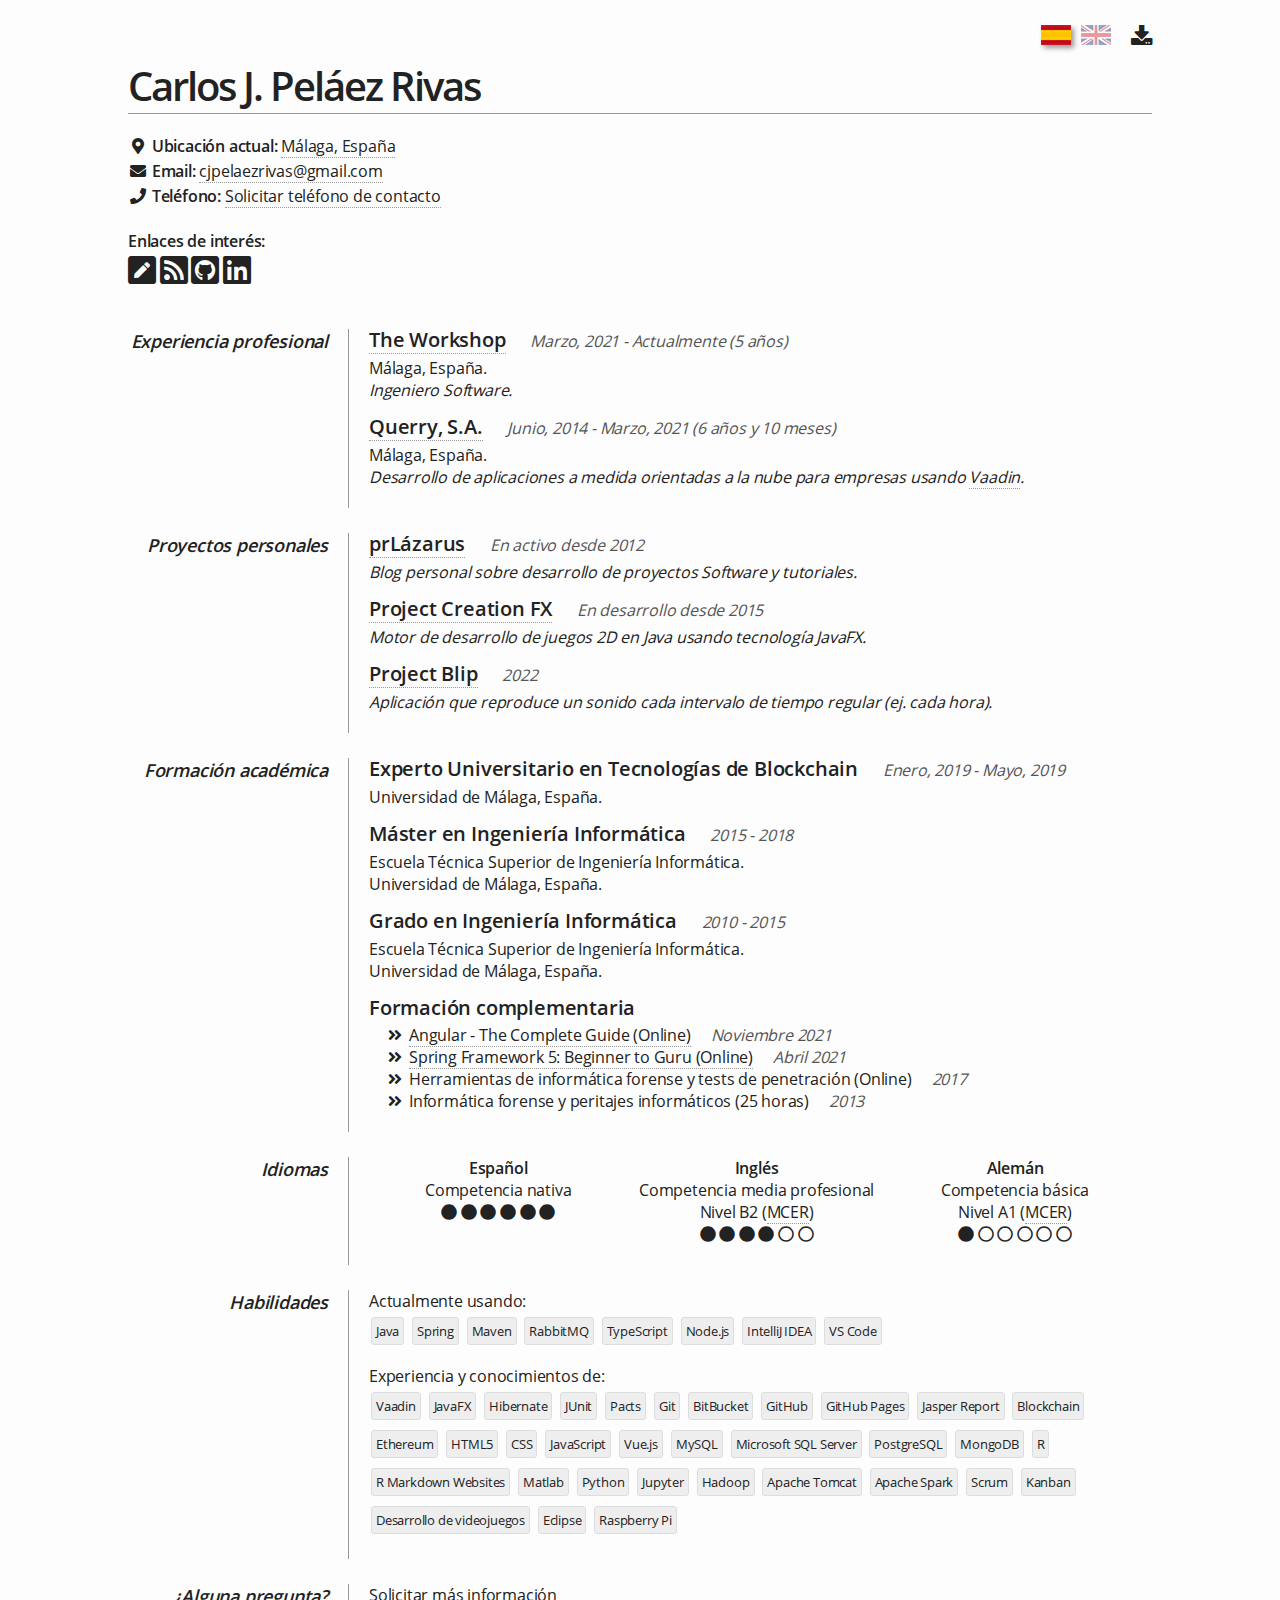
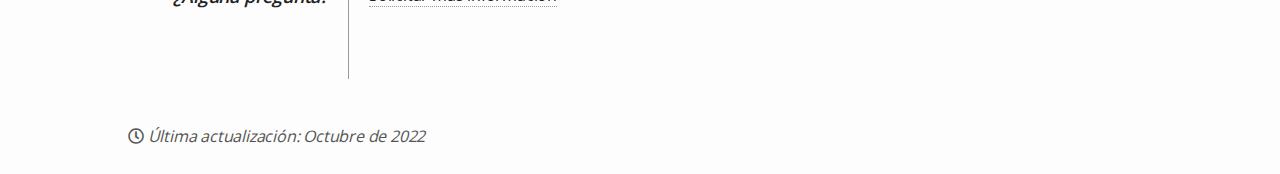
==== index.html @ 5d04ae9a "Move personal project sections up" ====
<!DOCTYPE html>
<html xmlns="http://www.w3.org/1999/xhtml" xml:lang="es" lang="es">
<head>
	<title>Carlos J. Peláez Rivas</title>

	<meta charset="UTF-8" />
	<meta http-equiv="content-type" content="text/html" />
	<meta name="viewport" content="width=device-width, initial-scale=1.0" />
	<meta name="author" content="Carlos J. Peláez Rivas" />
	<meta name="description" content="Curriculum vitae de Carlos J. Peláez Rivas" />
	<meta name="keywords" content="CV,curriculum,vitae,carlos,jesus,pelaez,rivas,cjpelaez,cjpelaezrivas,programacion,coding,code,programming,java,vaadin,ingeniero,ingenieria,engineer,engineering,universidad,university,malaga,uma,españa,spain" />

	<link rel="icon" type="image/x-icon" href="images/favicon.ico"/>
	<link rel="shortcut icon" type="image/x-icon" href="images/favicon.ico"/>

	<link rel="stylesheet" type="text/css" href="lib/fontawesome-5.8.1/css/all.min.css"/>
	<link rel="stylesheet" type="text/css" href="lib/hint-2.5.1/css/hint.base.min.css"/>

	<link rel="stylesheet" type="text/css" href="css/main.css" media="all" />
	<link rel="stylesheet" type="text/css" href="css/print.css" media="print" />

	<script type="text/javascript" src="js/functions.js"></script>

	<!-- Global site tag (gtag.js) - Google Analytics -->
	<script async src="https://www.googletagmanager.com/gtag/js?id=UA-74491738-3"></script>
	<script>
		window.dataLayer = window.dataLayer || [];
		function gtag(){dataLayer.push(arguments);}
		gtag('js', new Date());

		gtag('config', 'UA-74491738-3');
	</script>
</head>

<body>
	<div id="page-wrap">
		<div id="languages" class="section no_print">
			<div class="item hint--bottom-left" data-hint="Descargar como PDF" style="margin: -2px 0 0 15px;">
				<a class="link" href="javascript:window.print()" name="Descargar como PDF"><i class="fa fa-download fa-lg"></i></a>
			</div>
			<div class="item hint--bottom-left" data-hint="Change to English">
				<a href="./en/" target="_self"><div class="english language-available"></div></a>
			</div>
			<div class="item hint--bottom-left" data-hint="Español">
				<a href="." target="_self"><div class="spanish language-selected"></div></a>
			</div>
		</div>

		<h1 id="name" class="section">
			Carlos J. Peláez Rivas
		</h1>

		<div id="information" class="section">
			<b><i class="fa fa-map-marker-alt fa-fw"></i> Ubicación actual: </b>
			<a href="https://www.google.es/maps/place/Málaga, España/">Málaga, España</a> <br/>
			<b><i class="fa fa-envelope fa-fw"></i> Email: </b>
			<a href="mailto:cjpelaezrivas@gmail.com" target="_self">cjpelaezrivas@gmail.com</a> <br/>
			<span class="no_print">
				<b><i class="fa fa-phone fa-fw"></i> Teléfono: </b><a href="mailto:cjpelaezrivas@gmail.com?subject=Solicitar más información" target="_self">Solicitar teléfono de contacto</a>
			</span>
		</div>

		<div id="links" class="section no_print">
			<b>Enlaces de interés:</b> <br/>
			<span class="hint--bottom-right" data-hint="prLázarus - Blog personal">
				<a class="link" href="http://prlazarus.tk/" name="prLázarus - Blog personal"><i class="fa fa-pen-square fa-2x"></i></a>
			</span>
			<span class="hint--bottom-right" data-hint="prLázarus - RSS">
				<a class="link" href="http://prlazarus.tk/feed.xml" name="prLázarus RSS"><i class="fa fa-rss-square fa-2x"></i></a>
			</span>
			<span class="hint--bottom-right" data-hint="Perfil de GitHub">
				<a class="link" href="https://github.com/cjpelaezrivas" name="GitHub"><i class="fab fa-github-square fa-2x"></i></a>
			</span>
			<span class="hint--bottom-right" data-hint="Perfil de LinkedIn">
				<a class="link" href="https://www.linkedin.com/in/cjpelaezrivas" name="LinkedIn"><i class="fab fa-linkedin fa-2x"></i></a>
			</span>
			<!-- <span class="hint--bottom-right" data-hint="Perfil de Itch.io">
				<a class="link" href="https://cjpelaezrivas.itch.io/" name="Itch.io"><i class="fab fa-itch-io fa-2x"></i></a>
			</span> -->
		</div>

		<div id="details" class="section">
			<div class="item">
				<h2>Experiencia profesional</h2>
				<div class="detail">
					<h3><a href="https://theworkshop.com/es/">The Workshop</a> <span class="mobile_view"><br></span> <span class="note date_information">Marzo, 2021 - Actualmente
						<script>
							let time = calculateTime('03/2021', null, 'es', 'y');
							if(time.length != 0) {
								document.write('(' + time + ')');
							}
						</script>
					</span></h3>
					Málaga, España. <br/>
					<i>Ingeniero Software.</i>

					<div class="separator"></div>

					<h3><a href="https://www.querry.com/">Querry, S.A.</a> <span class="mobile_view"><br></span> <span class="note date_information">Junio, 2014 - Marzo, 2021 (<script>document.write(calculateTime('06/2014', '03/2021', 'es', 'ym'))</script>)</span></h3>
					Málaga, España. <br/>
					<i>Desarrollo de aplicaciones a medida orientadas a la nube para empresas usando <a href="https://vaadin.com/home">Vaadin</a>.</i>
				</div>
			</div>
			<div class="item">
				<h2>Proyectos personales</h2>
				<div class="detail">
					<h3><a class="link_print" href="http://prlazarus.tk/">prLázarus</a> <span class="mobile_view"><br></span> <span class="note date_information">En activo desde 2012</span></h3>
					<i>Blog personal sobre desarrollo de proyectos Software y tutoriales.</i>
					<div class="separator"></div>
					<h3><a class="link_print" href="http://projectcreationfx.tk">Project Creation FX</a> <span class="mobile_view"><br></span> <span class="note date_information">En desarrollo desde 2015</span></h3>
					<i>Motor de desarrollo de juegos 2D en Java usando tecnología JavaFX.</i>
					<div class="separator"></div>
					<h3><a class="link_print" href="http://projectblip.tk">Project Blip</a> <span class="mobile_view"><br></span> <span class="note date_information">2022</span></h3>
					<i>Aplicación que reproduce un sonido cada intervalo de tiempo regular (ej. cada hora).</i>
				</div>
			</div>
			<div class="item">
				<h2>Formación académica</h2>
				<div class="detail">
					<h3>Experto Universitario en Tecnologías de Blockchain <span class="mobile_view"><br></span> <span class="note date_information">Enero, 2019 - Mayo, 2019</span></h3>
					Universidad de Málaga, España.

					<div class="separator"></div>

					<h3>Máster en Ingeniería Informática <span class="mobile_view"><br></span> <span class="note date_information">2015 - 2018</span></h3>
					Escuela Técnica Superior de Ingeniería Informática. <br/>
					Universidad de Málaga, España.

					<div class="separator"></div>

					<h3>Grado en Ingeniería Informática <span class="mobile_view"><br></span> <span class="note date_information">2010 - 2015</span></h3>
					Escuela Técnica Superior de Ingeniería Informática. <br/>
					Universidad de Málaga, España.

					<div class="separator"></div>

					<h3>Formación complementaria</h3>
					<ul class="custom_list">
						<li><a href="https://www.udemy.com/course/the-complete-guide-to-angular-2/">Angular - The Complete Guide (Online)</a><span class="note date_information">Noviembre 2021</span></li>
						<li><a href="https://www.udemy.com/course/spring-framework-5-beginner-to-guru/">Spring Framework 5: Beginner to Guru (Online)</a><span class="note date_information">Abril 2021</span></li>
						<li>Herramientas de informática forense y tests de penetración (Online)<span class="note date_information">2017</span></li>
						<li>Informática forense y peritajes informáticos (25 horas)<span class="note date_information">2013</span></li>
					</ul>
				</div>
			</div>
			<div class="item">
				<h2>Idiomas</h2>
				<div class="detail">
					<div id="language_a" class="part">
						<b>Español</b> <br/>
						Competencia nativa <br/>
						<i class="fa fa-circle"></i>
						<i class="fa fa-circle"></i>
						<i class="fa fa-circle"></i>
						<i class="fa fa-circle"></i>
						<i class="fa fa-circle"></i>
						<i class="fa fa-circle"></i>
					</div>
					<div id="language_b" class="part">
						<b>Inglés</b> <br/>
						Competencia media profesional <br/>
						Nivel B2 (<a href="https://es.wikipedia.org/wiki/Marco_Com%C3%BAn_Europeo_de_Referencia_para_las_lenguas">MCER</a>) <br/>
						<i class="fa fa-circle"></i>
						<i class="fa fa-circle"></i>
						<i class="fa fa-circle"></i>
						<i class="fa fa-circle"></i>
						<i class="far fa-circle"></i>
						<i class="far fa-circle"></i>
					</div>
					<div id="language_c" class="part">
						<b>Alemán</b> <br/>
						Competencia básica <br/>
						Nivel A1 (<a href="https://es.wikipedia.org/wiki/Marco_Com%C3%BAn_Europeo_de_Referencia_para_las_lenguas">MCER</a>) <br/>
						<i class="fa fa-circle"></i>
						<i class="far fa-circle"></i>
						<i class="far fa-circle"></i>
						<i class="far fa-circle"></i>
						<i class="far fa-circle"></i>
						<i class="far fa-circle"></i>
					</div>
				</div>
			</div>
			<div class="item">
				<h2>Habilidades</h2>
				<div class="detail">
					Actualmente usando: <br/>
					<a class="tag" href="https://es.wikipedia.org/wiki/Java_(lenguaje_de_programaci%C3%B3n)">Java</a>
					<a class="tag" href="https://es.wikipedia.org/wiki/Spring_Framework">Spring</a>
					<a class="tag" href="https://es.wikipedia.org/wiki/Maven">Maven</a>
					<a class="tag" href="https://es.wikipedia.org/wiki/RabbitMQ">RabbitMQ</a>
					<a class="tag" href="https://es.wikipedia.org/wiki/TypeScript">TypeScript</a>
					<a class="tag" href="https://es.wikipedia.org/wiki/Node.js">Node.js</a>
					<a class="tag" href="https://es.wikipedia.org/wiki/IntelliJ_IDEA">IntelliJ IDEA</a>
					<a class="tag" href="https://code.visualstudio.com/">VS Code</a>
					
					<div class="separator"></div>
					
					Experiencia y conocimientos de: <br/>
					<a class="tag" href="https://en.wikipedia.org/wiki/Vaadin">Vaadin</a>
					<a class="tag" href="https://es.wikipedia.org/wiki/JavaFX">JavaFX</a>
					<a class="tag" href="https://es.wikipedia.org/wiki/Hibernate">Hibernate</a>
					<a class="tag" href="https://es.wikipedia.org/wiki/JUnit">JUnit</a>
					<a class="tag" href="https://docs.pact.io/">Pacts</a>
					<a class="tag" href="https://es.wikipedia.org/wiki/Git">Git</a>
					<a class="tag" href="https://es.wikipedia.org/wiki/Bitbucket">BitBucket</a>
					<a class="tag" href="https://es.wikipedia.org/wiki/GitHub">GitHub</a>
					<a class="tag" href="https://pages.github.com/">GitHub Pages</a>
					<a class="tag" href="https://es.wikipedia.org/wiki/JasperReports">Jasper Report</a>
					<a class="tag" href="https://es.wikipedia.org/wiki/Cadena_de_bloques">Blockchain</a>
					<a class="tag" href="https://es.wikipedia.org/wiki/Ethereum">Ethereum</a>
					<a class="tag" href="https://es.wikipedia.org/wiki/HTML5">HTML5</a>
					<a class="tag" href="https://es.wikipedia.org/wiki/Hoja_de_estilos_en_cascada">CSS</a>
					<a class="tag" href="https://es.wikipedia.org/wiki/JavaScript">JavaScript</a>
					<a class="tag" href="https://en.wikipedia.org/wiki/Vue.js">Vue.js</a>
					<a class="tag" href="https://es.wikipedia.org/wiki/MySQL">MySQL</a>
					<a class="tag" href="https://es.wikipedia.org/wiki/Microsoft_SQL_Server">Microsoft SQL Server</a>
					<a class="tag" href="https://es.wikipedia.org/wiki/PostgreSQL">PostgreSQL</a>
					<a class="tag" href="https://es.wikipedia.org/wiki/MongoDB">MongoDB</a>
					<a class="tag" href="https://es.wikipedia.org/wiki/R_(lenguaje_de_programaci%C3%B3n)">R</a>
					<a class="tag" href="https://rmarkdown.rstudio.com/rmarkdown_websites.html">R Markdown Websites</a>
					<a class="tag" href="https://es.wikipedia.org/wiki/MATLAB">Matlab</a>
					<a class="tag" href="https://en.wikipedia.org/wiki/Python_(programming_language)">Python</a>
					<a class="tag" href="https://en.wikipedia.org/wiki/Project_Jupyter">Jupyter</a>
					<a class="tag" href="https://es.wikipedia.org/wiki/Hadoop">Hadoop</a>
					<a class="tag" href="https://es.wikipedia.org/wiki/Tomcat">Apache Tomcat</a>
					<a class="tag" href="https://en.wikipedia.org/wiki/Apache_Spark">Apache Spark</a>
					<a class="tag" href="https://es.wikipedia.org/wiki/Scrum_(desarrollo_de_software)">Scrum</a>
					<a class="tag" href="https://es.wikipedia.org/wiki/Kanban_(desarrollo)">Kanban</a>
					<a class="tag" href="https://en.wikipedia.org/wiki/Video_game_development">Desarrollo de videojuegos</a>
					<a class="tag" href="https://es.wikipedia.org/wiki/Eclipse_(software)">Eclipse</a>
					<a class="tag" href="https://es.wikipedia.org/wiki/Raspberry_Pi">Raspberry Pi</a>
				</div>
			</div>
			<div class="item no_print">
				<h2>¿Alguna pregunta?</h2>
				<div class="detail">
					<a href="mailto:cjpelaezrivas@gmail.com?subject=Solicitar más información" target="_self">Solicitar más información</a>
				</div>
			</div>
		</div>

		<div id="meta" class="section note">
			<i class="far fa-clock"></i> Última actualización: Octubre de 2022
			<span class="only_print">
				<br> <i class="fa fa-print"></i> Fecha de generación: <script>document.write(currentMonthYear('es'))</script>
				<span style="float:right;"><a href="https://cjpelaezrivas.github.io">https://cjpelaezrivas.github.io</a></span>
			</span>
		</div>
	</div>
</body>
</html>
---- lib/hint-2.5.1/css/hint.base.min.css ----
/*! Hint.css (base version) - v2.5.1 - 2018-11-17
* http://kushagragour.in/lab/hint/
* Copyright (c) 2018 Kushagra Gour */

[class*=hint--]{position:relative;display:inline-block}[class*=hint--]:after,[class*=hint--]:before{position:absolute;-webkit-transform:translate3d(0,0,0);-moz-transform:translate3d(0,0,0);transform:translate3d(0,0,0);visibility:hidden;opacity:0;z-index:1000000;pointer-events:none;-webkit-transition:.3s ease;-moz-transition:.3s ease;transition:.3s ease;-webkit-transition-delay:0s;-moz-transition-delay:0s;transition-delay:0s}[class*=hint--]:hover:after,[class*=hint--]:hover:before{visibility:visible;opacity:1;-webkit-transition-delay:.1s;-moz-transition-delay:.1s;transition-delay:.1s}[class*=hint--]:before{content:'';position:absolute;background:0 0;border:6px solid transparent;z-index:1000001}[class*=hint--]:after{background:#383838;color:#fff;padding:8px 10px;font-size:12px;font-family:"Helvetica Neue",Helvetica,Arial,sans-serif;line-height:12px;white-space:nowrap}[class*=hint--][aria-label]:after{content:attr(aria-label)}[class*=hint--][data-hint]:after{content:attr(data-hint)}[aria-label='']:after,[aria-label='']:before,[data-hint='']:after,[data-hint='']:before{display:none!important}.hint--top-left:before,.hint--top-right:before,.hint--top:before{border-top-color:#383838}.hint--bottom-left:before,.hint--bottom-right:before,.hint--bottom:before{border-bottom-color:#383838}.hint--top:after,.hint--top:before{bottom:100%;left:50%}.hint--top:before{margin-bottom:-11px;left:calc(50% - 6px)}.hint--top:after{-webkit-transform:translateX(-50%);-moz-transform:translateX(-50%);transform:translateX(-50%)}.hint--top:hover:before{-webkit-transform:translateY(-8px);-moz-transform:translateY(-8px);transform:translateY(-8px)}.hint--top:hover:after{-webkit-transform:translateX(-50%) translateY(-8px);-moz-transform:translateX(-50%) translateY(-8px);transform:translateX(-50%) translateY(-8px)}.hint--bottom:after,.hint--bottom:before{top:100%;left:50%}.hint--bottom:before{margin-top:-11px;left:calc(50% - 6px)}.hint--bottom:after{-webkit-transform:translateX(-50%);-moz-transform:translateX(-50%);transform:translateX(-50%)}.hint--bottom:hover:before{-webkit-transform:translateY(8px);-moz-transform:translateY(8px);transform:translateY(8px)}.hint--bottom:hover:after{-webkit-transform:translateX(-50%) translateY(8px);-moz-transform:translateX(-50%) translateY(8px);transform:translateX(-50%) translateY(8px)}.hint--right:before{border-right-color:#383838;margin-left:-11px;margin-bottom:-6px}.hint--right:after{margin-bottom:-14px}.hint--right:after,.hint--right:before{left:100%;bottom:50%}.hint--right:hover:after,.hint--right:hover:before{-webkit-transform:translateX(8px);-moz-transform:translateX(8px);transform:translateX(8px)}.hint--left:before{border-left-color:#383838;margin-right:-11px;margin-bottom:-6px}.hint--left:after{margin-bottom:-14px}.hint--left:after,.hint--left:before{right:100%;bottom:50%}.hint--left:hover:after,.hint--left:hover:before{-webkit-transform:translateX(-8px);-moz-transform:translateX(-8px);transform:translateX(-8px)}.hint--top-left:after,.hint--top-left:before{bottom:100%;left:50%}.hint--top-left:before{margin-bottom:-11px;left:calc(50% - 6px)}.hint--top-left:after{-webkit-transform:translateX(-100%);-moz-transform:translateX(-100%);transform:translateX(-100%);margin-left:12px}.hint--top-left:hover:before{-webkit-transform:translateY(-8px);-moz-transform:translateY(-8px);transform:translateY(-8px)}.hint--top-left:hover:after{-webkit-transform:translateX(-100%) translateY(-8px);-moz-transform:translateX(-100%) translateY(-8px);transform:translateX(-100%) translateY(-8px)}.hint--top-right:after,.hint--top-right:before{bottom:100%;left:50%}.hint--top-right:before{margin-bottom:-11px;left:calc(50% - 6px)}.hint--top-right:after{-webkit-transform:translateX(0);-moz-transform:translateX(0);transform:translateX(0);margin-left:-12px}.hint--top-right:hover:after,.hint--top-right:hover:before{-webkit-transform:translateY(-8px);-moz-transform:translateY(-8px);transform:translateY(-8px)}.hint--bottom-left:after,.hint--bottom-left:before{top:100%;left:50%}.hint--bottom-left:before{margin-top:-11px;left:calc(50% - 6px)}.hint--bottom-left:after{-webkit-transform:translateX(-100%);-moz-transform:translateX(-100%);transform:translateX(-100%);margin-left:12px}.hint--bottom-left:hover:before{-webkit-transform:translateY(8px);-moz-transform:translateY(8px);transform:translateY(8px)}.hint--bottom-left:hover:after{-webkit-transform:translateX(-100%) translateY(8px);-moz-transform:translateX(-100%) translateY(8px);transform:translateX(-100%) translateY(8px)}.hint--bottom-right:after,.hint--bottom-right:before{top:100%;left:50%}.hint--bottom-right:before{margin-top:-11px;left:calc(50% - 6px)}.hint--bottom-right:after{-webkit-transform:translateX(0);-moz-transform:translateX(0);transform:translateX(0);margin-left:-12px}.hint--bottom-right:hover:after,.hint--bottom-right:hover:before{-webkit-transform:translateY(8px);-moz-transform:translateY(8px);transform:translateY(8px)}.hint--large:after,.hint--medium:after,.hint--small:after{white-space:normal;line-height:1.4em;word-wrap:break-word}.hint--small:after{width:80px}.hint--medium:after{width:150px}.hint--large:after{width:300px}.hint--always:after,.hint--always:before{opacity:1;visibility:visible}.hint--always.hint--top:before{-webkit-transform:translateY(-8px);-moz-transform:translateY(-8px);transform:translateY(-8px)}.hint--always.hint--top:after{-webkit-transform:translateX(-50%) translateY(-8px);-moz-transform:translateX(-50%) translateY(-8px);transform:translateX(-50%) translateY(-8px)}.hint--always.hint--top-left:before{-webkit-transform:translateY(-8px);-moz-transform:translateY(-8px);transform:translateY(-8px)}.hint--always.hint--top-left:after{-webkit-transform:translateX(-100%) translateY(-8px);-moz-transform:translateX(-100%) translateY(-8px);transform:translateX(-100%) translateY(-8px)}.hint--always.hint--top-right:after,.hint--always.hint--top-right:before{-webkit-transform:translateY(-8px);-moz-transform:translateY(-8px);transform:translateY(-8px)}.hint--always.hint--bottom:before{-webkit-transform:translateY(8px);-moz-transform:translateY(8px);transform:translateY(8px)}.hint--always.hint--bottom:after{-webkit-transform:translateX(-50%) translateY(8px);-moz-transform:translateX(-50%) translateY(8px);transform:translateX(-50%) translateY(8px)}.hint--always.hint--bottom-left:before{-webkit-transform:translateY(8px);-moz-transform:translateY(8px);transform:translateY(8px)}.hint--always.hint--bottom-left:after{-webkit-transform:translateX(-100%) translateY(8px);-moz-transform:translateX(-100%) translateY(8px);transform:translateX(-100%) translateY(8px)}.hint--always.hint--bottom-right:after,.hint--always.hint--bottom-right:before{-webkit-transform:translateY(8px);-moz-transform:translateY(8px);transform:translateY(8px)}.hint--always.hint--left:after,.hint--always.hint--left:before{-webkit-transform:translateX(-8px);-moz-transform:translateX(-8px);transform:translateX(-8px)}.hint--always.hint--right:after,.hint--always.hint--right:before{-webkit-transform:translateX(8px);-moz-transform:translateX(8px);transform:translateX(8px)}
---- css/main.css ----
:root {
	--text-font-size-main: 16px;
	--text-color-main: #222222;

	--background-color: #fdfdfd;
	--border-color: #999999;
	--anchor-hover-color: #aaaaaa;
	--note-text-color: #555555;

	--tag-background-color: #eeeeee;
	--tag-border-color: #dddddd;
	--tag-hover-background-color: #fefefe;
	--tag-hover-border-color: #aaaaaa;
}

@font-face {
  font-family: 'Open Sans';
  font-style: normal;
  font-weight: 400;
  src: url('../fonts/open-sans-v15-latin-regular.eot'); /* IE9 Compat Modes */
  src: local('Open Sans Regular'), local('OpenSans-Regular'),
       url('../fonts/open-sans-v15-latin-regular.eot?#iefix') format('embedded-opentype'), /* IE6-IE8 */
       url('../fonts/open-sans-v15-latin-regular.woff2') format('woff2'), /* Super Modern Browsers */
       url('../fonts/open-sans-v15-latin-regular.woff') format('woff'), /* Modern Browsers */
       url('../fonts/open-sans-v15-latin-regular.ttf') format('truetype'); /* Safari, Android, iOS */
}

@font-face {
  font-family: 'Open Sans';
  font-style: normal;
  font-weight: 600;
  src: url('../fonts/open-sans-v15-latin-600.eot'); /* IE9 Compat Modes */
  src: local('Open Sans SemiBold'), local('OpenSans-SemiBold'),
       url('../fonts/open-sans-v15-latin-600.eot?#iefix') format('embedded-opentype'), /* IE6-IE8 */
       url('../fonts/open-sans-v15-latin-600.woff2') format('woff2'), /* Super Modern Browsers */
       url('../fonts/open-sans-v15-latin-600.woff') format('woff'), /* Modern Browsers */
       url('../fonts/open-sans-v15-latin-600.ttf') format('truetype'); /* Safari, Android, iOS */
}

* {
	margin: 0;
	padding: 0;
}

body {
	font-family: 'Open Sans', Helvetica;
	font-size: var(--text-font-size-main);
	letter-spacing: -0.2px;
	color: var(--text-color-main);

	background-color: var(--background-color);
}

a, a:visited {
	color: var(--text-color-main);
	text-decoration: none;
	border-bottom: 1px dotted var(--border-color);
}

a:hover, a:active {
	color: var(--anchor-hover-color);
	border-bottom: 1px dotted var(--border-color);
}

ul.custom_list {
	list-style: none;
	padding: 0;
}

ul.custom_list li {
	padding-left: 40px;
}

ul.custom_list li:before {
	font-family: "Font Awesome 5 Free";
	font-weight: 900;
	display: inline-block;
	margin-left: -1.3em;
	width: 1.3em;

	content: "\f101";
}

#page-wrap  {
	max-width: 1024px;

	overflow: hidden;

	padding: 0 25px;
	margin: 25px auto;

	line-height: 25px;
}

.note {
	font-style: italic;
	font-size: 16px;
	font-weight: normal;
	color: var(--note-text-color);
}

.date_information {
	margin-left: 20px;
}

.separator {
	width: 100%;
	height: 15px;
}

.link {
	text-decoration: none;
	border-bottom: none;
}

.link:hover {
	color: var(--anchor-hover-color);
	text-decoration: none;
	border-bottom: none;
}

.tag {
	display: inline-block;
	font-size: 13px;
	padding: 2px 4px;
	margin: 5px 2px;
	background-color: var(--tag-background-color);
	border: 1px solid var(--tag-border-color) !important;
	border-radius: 3px;
}

.tag:hover {
	color: var(--text-color-main);
	background-color: var(--tag-hover-background-color);
	border: 1px solid var(--tag-hover-border-color) !important;
}

.mobile_view {
	display: none;
}

.only_print {
	display: none;
	visibility: hidden;
}

.section {
	float: left;
	width: 100%;
}

#languages .item {
	float: right;
	display: inline;
	margin: 0 5px;
}

.spanish {
	width: 30px;
	height: 20px;
	background-image: url(../images/spanish.png);
	-webkit-background-size: 100% 100%;
	-moz-background-size: 100% 100%;
	-o-background-size: 100% 100%;
	background-size: 100% 100%;
}

.english {
	width: 30px;
	height: 20px;
	background-image: url(../images/english.png);
	-webkit-background-size: 100% 100%;
	-moz-background-size: 100% 100%;
	-o-background-size: 100% 100%;
	background-size: 100% 100%;
}

.language-available {
	opacity: 0.4;
}

.language-available:hover {
	opacity: 1;
}

.language-selected {
	box-shadow: 3px 3px 5px var(--border-color);
}

#name {
	margin: 10px 0 20px 0;

	font-size: 40px;
	font-weight: bolder;
	letter-spacing: -2px;
	border-bottom: 1px solid var(--border-color);

	line-height: normal;
}

#information {
	margin-bottom: 20px;
}

#links {
	margin-bottom: 20px;
}

#details {
	margin-top: 20px;
}

#details .item {
	display: inline-flex;
	width: 100%;

	overflow: hidden;

	margin-bottom: 25px;
}

#details .item h2 {
	padding-right: 20px;

	min-width: 200px;

	font-size: 18px;
	font-style: italic;
	font-weight: bold;
	text-align: right;
	vertical-align: top;
}

#details .item .detail {
	width: 100%;
	min-height: 75px;

	padding-left: 20px;
	padding-bottom: 20px;

	border-left: 1px solid var(--border-color);

	line-height: 22px;
}

#details .item .detail h3 {
	margin-bottom: 5px;
	font-size: 20px;
}

#details .item .detail .part {
	display: inline-block;
	float: left;
	width: 33%;

	text-align: center;
}

@media screen and (max-width: 800px) {
	#details .item {
		display: block;
		margin-bottom: 15px;
	}

	#details .item h2 {
		display: block;
		width: 100%;

		text-align: left;

		padding-bottom: 5px;
		padding-right: 0;
	}

	#details .item .detail {
		display: block;
		padding: 15px 0 15px 0;

		border-top: solid 1px var(--border-color);
		border-left: none;

		height: auto;

		overflow: hidden;
	}
}

@media screen and (max-width: 550px) {
	#details .item .detail .part {
		display: block;
		width: 100%;
	}

	#details .item .detail #language_a, #details .item .detail #language_b  {
		padding-bottom: 15px;
	}

	.mobile_view {
		display: inline;
	}

	.date_information {
		margin-top: 5px;
		margin-left: 0;
	}
}

#meta {
	margin-top: 20px;
}
---- css/print.css ----
html {
	background-image: none;
}

a, a:visited {
	color: #222222;
	text-decoration: none;
	border-bottom: none;
}

#page-wrap  {
	padding: 0;
	margin: 0;
	width: 1500px; /*Used to print all in the same page*/
}

#meta {
	margin-top: -120px;
}

.only_print {
	display: inline;
	visibility: visible;
}

.no_print, hint--bottom-left:after, hint--bottom-right:after {
	display: none;
	visibility: hidden;
}

.link_print:after {
	content: " (" attr(href) ")";

	font-style: italic;
	font-size: 16px;
	color: #555555;
	font-weight: normal;
}
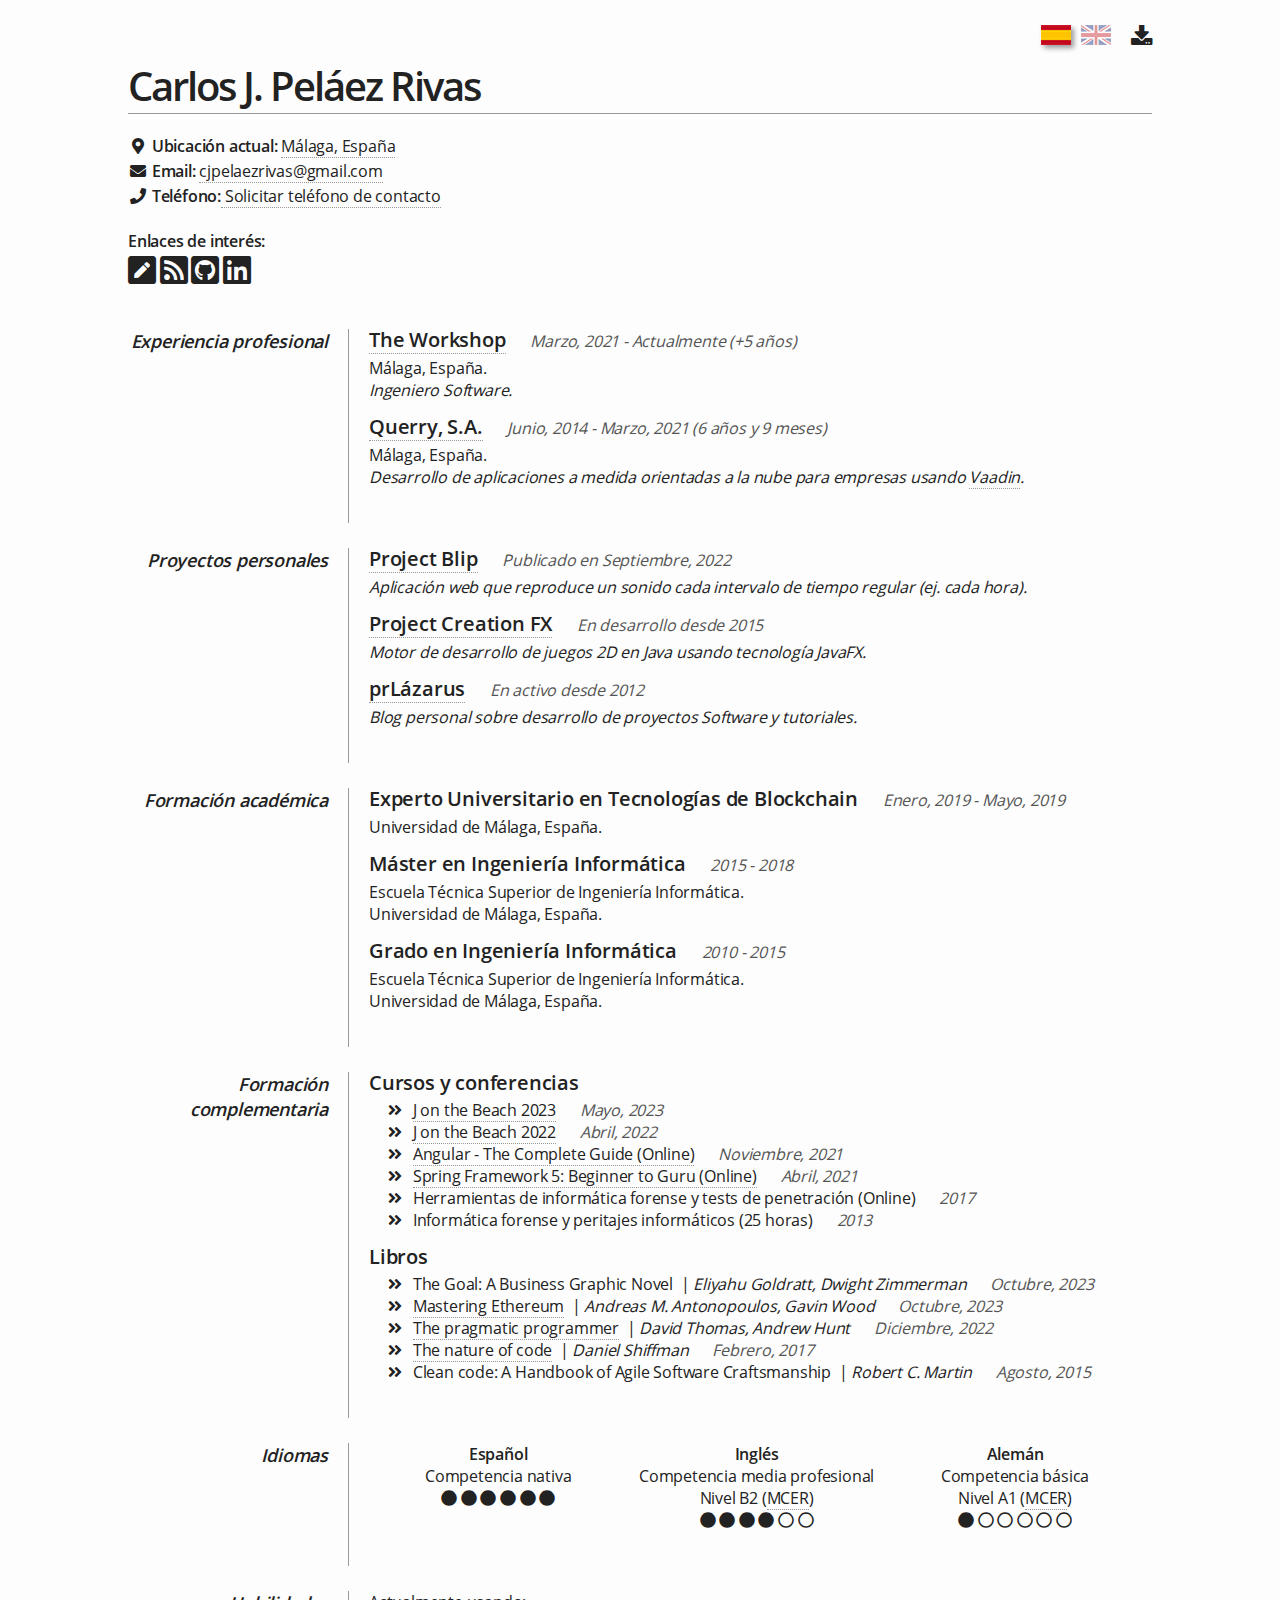
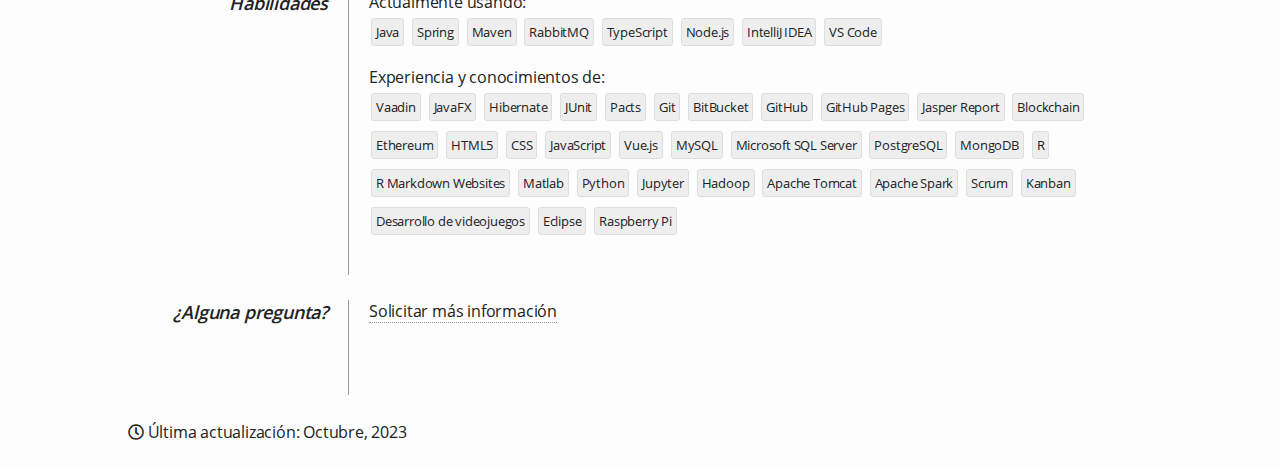
==== commit 84949419: "Complete regeneration with new Lighthouse project. Include new section and updates" ====
--- a/index.html
+++ b/index.html
@@ -1,251 +1,309 @@
 <!DOCTYPE html>
 <html xmlns="http://www.w3.org/1999/xhtml" xml:lang="es" lang="es">
-<head>
-	<title>Carlos J. Peláez Rivas</title>
+  <head>
+    <title>Carlos J. Peláez Rivas</title>
+    <meta charset="UTF-8" />
+    <meta http-equiv="content-type" content="text/html" />
+    <meta name="viewport" content="width=device-width, initial-scale=1.0" />
+    <meta name="author" content="Carlos J. Peláez Rivas" />
+    <meta name="description" content="Curriculum vitae de Carlos J. Peláez Rivas" />
+    <meta name="keywords" content="CV,curriculum,vitae,carlos,jesus,pelaez,rivas,cjpelaez,cjpelaezrivas,programacion,coding,code,programming,java,vaadin,ingeniero,ingenieria,engineer,engineering,universidad,university,malaga,uma,españa,spain" />
+    <link rel="icon" type="image/x-icon" href="./images/favicon.ico" />
+    <link rel="shortcut icon" type="image/x-icon" href="./images/favicon.ico" />
+    <link rel="stylesheet" type="text/css" href="./lib/fontawesome-5.8.1/css/all.min.css" />
+    <link rel="stylesheet" type="text/css" href="./lib/hint-2.5.1/css/hint.base.min.css" />
+    <link rel="stylesheet" type="text/css" href="./css/main.css" media="all" />
+    <link rel="stylesheet" type="text/css" href="./css/print.css" media="print" />
+    <script type="text/javascript" src="./js/functions.js"></script>
 
-	<meta charset="UTF-8" />
-	<meta http-equiv="content-type" content="text/html" />
-	<meta name="viewport" content="width=device-width, initial-scale=1.0" />
-	<meta name="author" content="Carlos J. Peláez Rivas" />
-	<meta name="description" content="Curriculum vitae de Carlos J. Peláez Rivas" />
-	<meta name="keywords" content="CV,curriculum,vitae,carlos,jesus,pelaez,rivas,cjpelaez,cjpelaezrivas,programacion,coding,code,programming,java,vaadin,ingeniero,ingenieria,engineer,engineering,universidad,university,malaga,uma,españa,spain" />
-
-	<link rel="icon" type="image/x-icon" href="images/favicon.ico"/>
-	<link rel="shortcut icon" type="image/x-icon" href="images/favicon.ico"/>
-
-	<link rel="stylesheet" type="text/css" href="lib/fontawesome-5.8.1/css/all.min.css"/>
-	<link rel="stylesheet" type="text/css" href="lib/hint-2.5.1/css/hint.base.min.css"/>
-
-	<link rel="stylesheet" type="text/css" href="css/main.css" media="all" />
-	<link rel="stylesheet" type="text/css" href="css/print.css" media="print" />
-
-	<script type="text/javascript" src="js/functions.js"></script>
-
-	<!-- Global site tag (gtag.js) - Google Analytics -->
-	<script async src="https://www.googletagmanager.com/gtag/js?id=UA-74491738-3"></script>
-	<script>
-		window.dataLayer = window.dataLayer || [];
-		function gtag(){dataLayer.push(arguments);}
-		gtag('js', new Date());
-
-		gtag('config', 'UA-74491738-3');
-	</script>
-</head>
-
-<body>
-	<div id="page-wrap">
-		<div id="languages" class="section no_print">
-			<div class="item hint--bottom-left" data-hint="Descargar como PDF" style="margin: -2px 0 0 15px;">
-				<a class="link" href="javascript:window.print()" name="Descargar como PDF"><i class="fa fa-download fa-lg"></i></a>
-			</div>
-			<div class="item hint--bottom-left" data-hint="Change to English">
-				<a href="./en/" target="_self"><div class="english language-available"></div></a>
-			</div>
-			<div class="item hint--bottom-left" data-hint="Español">
-				<a href="." target="_self"><div class="spanish language-selected"></div></a>
-			</div>
-		</div>
-
-		<h1 id="name" class="section">
-			Carlos J. Peláez Rivas
-		</h1>
-
-		<div id="information" class="section">
-			<b><i class="fa fa-map-marker-alt fa-fw"></i> Ubicación actual: </b>
-			<a href="https://www.google.es/maps/place/Málaga, España/">Málaga, España</a> <br/>
-			<b><i class="fa fa-envelope fa-fw"></i> Email: </b>
-			<a href="mailto:cjpelaezrivas@gmail.com" target="_self">cjpelaezrivas@gmail.com</a> <br/>
-			<span class="no_print">
-				<b><i class="fa fa-phone fa-fw"></i> Teléfono: </b><a href="mailto:cjpelaezrivas@gmail.com?subject=Solicitar más información" target="_self">Solicitar teléfono de contacto</a>
-			</span>
-		</div>
-
-		<div id="links" class="section no_print">
-			<b>Enlaces de interés:</b> <br/>
-			<span class="hint--bottom-right" data-hint="prLázarus - Blog personal">
-				<a class="link" href="http://prlazarus.tk/" name="prLázarus - Blog personal"><i class="fa fa-pen-square fa-2x"></i></a>
-			</span>
-			<span class="hint--bottom-right" data-hint="prLázarus - RSS">
-				<a class="link" href="http://prlazarus.tk/feed.xml" name="prLázarus RSS"><i class="fa fa-rss-square fa-2x"></i></a>
-			</span>
-			<span class="hint--bottom-right" data-hint="Perfil de GitHub">
-				<a class="link" href="https://github.com/cjpelaezrivas" name="GitHub"><i class="fab fa-github-square fa-2x"></i></a>
-			</span>
-			<span class="hint--bottom-right" data-hint="Perfil de LinkedIn">
-				<a class="link" href="https://www.linkedin.com/in/cjpelaezrivas" name="LinkedIn"><i class="fab fa-linkedin fa-2x"></i></a>
-			</span>
-			<!-- <span class="hint--bottom-right" data-hint="Perfil de Itch.io">
-				<a class="link" href="https://cjpelaezrivas.itch.io/" name="Itch.io"><i class="fab fa-itch-io fa-2x"></i></a>
-			</span> -->
-		</div>
-
-		<div id="details" class="section">
-			<div class="item">
-				<h2>Experiencia profesional</h2>
-				<div class="detail">
-					<h3><a href="https://theworkshop.com/es/">The Workshop</a> <span class="mobile_view"><br></span> <span class="note date_information">Marzo, 2021 - Actualmente
-						<script>
-							let time = calculateTime('03/2021', null, 'es', 'y');
-							if(time.length != 0) {
-								document.write('(' + time + ')');
-							}
-						</script>
-					</span></h3>
-					Málaga, España. <br/>
-					<i>Ingeniero Software.</i>
-
-					<div class="separator"></div>
-
-					<h3><a href="https://www.querry.com/">Querry, S.A.</a> <span class="mobile_view"><br></span> <span class="note date_information">Junio, 2014 - Marzo, 2021 (<script>document.write(calculateTime('06/2014', '03/2021', 'es', 'ym'))</script>)</span></h3>
-					Málaga, España. <br/>
-					<i>Desarrollo de aplicaciones a medida orientadas a la nube para empresas usando <a href="https://vaadin.com/home">Vaadin</a>.</i>
-				</div>
-			</div>
-			<div class="item">
-				<h2>Proyectos personales</h2>
-				<div class="detail">
-					<h3><a class="link_print" href="http://prlazarus.tk/">prLázarus</a> <span class="mobile_view"><br></span> <span class="note date_information">En activo desde 2012</span></h3>
-					<i>Blog personal sobre desarrollo de proyectos Software y tutoriales.</i>
-					<div class="separator"></div>
-					<h3><a class="link_print" href="http://projectcreationfx.tk">Project Creation FX</a> <span class="mobile_view"><br></span> <span class="note date_information">En desarrollo desde 2015</span></h3>
-					<i>Motor de desarrollo de juegos 2D en Java usando tecnología JavaFX.</i>
-					<div class="separator"></div>
-					<h3><a class="link_print" href="http://projectblip.tk">Project Blip</a> <span class="mobile_view"><br></span> <span class="note date_information">2022</span></h3>
-					<i>Aplicación que reproduce un sonido cada intervalo de tiempo regular (ej. cada hora).</i>
-				</div>
-			</div>
-			<div class="item">
-				<h2>Formación académica</h2>
-				<div class="detail">
-					<h3>Experto Universitario en Tecnologías de Blockchain <span class="mobile_view"><br></span> <span class="note date_information">Enero, 2019 - Mayo, 2019</span></h3>
-					Universidad de Málaga, España.
-
-					<div class="separator"></div>
-
-					<h3>Máster en Ingeniería Informática <span class="mobile_view"><br></span> <span class="note date_information">2015 - 2018</span></h3>
-					Escuela Técnica Superior de Ingeniería Informática. <br/>
-					Universidad de Málaga, España.
-
-					<div class="separator"></div>
-
-					<h3>Grado en Ingeniería Informática <span class="mobile_view"><br></span> <span class="note date_information">2010 - 2015</span></h3>
-					Escuela Técnica Superior de Ingeniería Informática. <br/>
-					Universidad de Málaga, España.
-
-					<div class="separator"></div>
-
-					<h3>Formación complementaria</h3>
-					<ul class="custom_list">
-						<li><a href="https://www.udemy.com/course/the-complete-guide-to-angular-2/">Angular - The Complete Guide (Online)</a><span class="note date_information">Noviembre 2021</span></li>
-						<li><a href="https://www.udemy.com/course/spring-framework-5-beginner-to-guru/">Spring Framework 5: Beginner to Guru (Online)</a><span class="note date_information">Abril 2021</span></li>
-						<li>Herramientas de informática forense y tests de penetración (Online)<span class="note date_information">2017</span></li>
-						<li>Informática forense y peritajes informáticos (25 horas)<span class="note date_information">2013</span></li>
-					</ul>
-				</div>
-			</div>
-			<div class="item">
-				<h2>Idiomas</h2>
-				<div class="detail">
-					<div id="language_a" class="part">
-						<b>Español</b> <br/>
-						Competencia nativa <br/>
-						<i class="fa fa-circle"></i>
-						<i class="fa fa-circle"></i>
-						<i class="fa fa-circle"></i>
-						<i class="fa fa-circle"></i>
-						<i class="fa fa-circle"></i>
-						<i class="fa fa-circle"></i>
-					</div>
-					<div id="language_b" class="part">
-						<b>Inglés</b> <br/>
-						Competencia media profesional <br/>
-						Nivel B2 (<a href="https://es.wikipedia.org/wiki/Marco_Com%C3%BAn_Europeo_de_Referencia_para_las_lenguas">MCER</a>) <br/>
-						<i class="fa fa-circle"></i>
-						<i class="fa fa-circle"></i>
-						<i class="fa fa-circle"></i>
-						<i class="fa fa-circle"></i>
-						<i class="far fa-circle"></i>
-						<i class="far fa-circle"></i>
-					</div>
-					<div id="language_c" class="part">
-						<b>Alemán</b> <br/>
-						Competencia básica <br/>
-						Nivel A1 (<a href="https://es.wikipedia.org/wiki/Marco_Com%C3%BAn_Europeo_de_Referencia_para_las_lenguas">MCER</a>) <br/>
-						<i class="fa fa-circle"></i>
-						<i class="far fa-circle"></i>
-						<i class="far fa-circle"></i>
-						<i class="far fa-circle"></i>
-						<i class="far fa-circle"></i>
-						<i class="far fa-circle"></i>
-					</div>
-				</div>
-			</div>
-			<div class="item">
-				<h2>Habilidades</h2>
-				<div class="detail">
-					Actualmente usando: <br/>
-					<a class="tag" href="https://es.wikipedia.org/wiki/Java_(lenguaje_de_programaci%C3%B3n)">Java</a>
-					<a class="tag" href="https://es.wikipedia.org/wiki/Spring_Framework">Spring</a>
-					<a class="tag" href="https://es.wikipedia.org/wiki/Maven">Maven</a>
-					<a class="tag" href="https://es.wikipedia.org/wiki/RabbitMQ">RabbitMQ</a>
-					<a class="tag" href="https://es.wikipedia.org/wiki/TypeScript">TypeScript</a>
-					<a class="tag" href="https://es.wikipedia.org/wiki/Node.js">Node.js</a>
-					<a class="tag" href="https://es.wikipedia.org/wiki/IntelliJ_IDEA">IntelliJ IDEA</a>
-					<a class="tag" href="https://code.visualstudio.com/">VS Code</a>
-					
-					<div class="separator"></div>
-					
-					Experiencia y conocimientos de: <br/>
-					<a class="tag" href="https://en.wikipedia.org/wiki/Vaadin">Vaadin</a>
-					<a class="tag" href="https://es.wikipedia.org/wiki/JavaFX">JavaFX</a>
-					<a class="tag" href="https://es.wikipedia.org/wiki/Hibernate">Hibernate</a>
-					<a class="tag" href="https://es.wikipedia.org/wiki/JUnit">JUnit</a>
-					<a class="tag" href="https://docs.pact.io/">Pacts</a>
-					<a class="tag" href="https://es.wikipedia.org/wiki/Git">Git</a>
-					<a class="tag" href="https://es.wikipedia.org/wiki/Bitbucket">BitBucket</a>
-					<a class="tag" href="https://es.wikipedia.org/wiki/GitHub">GitHub</a>
-					<a class="tag" href="https://pages.github.com/">GitHub Pages</a>
-					<a class="tag" href="https://es.wikipedia.org/wiki/JasperReports">Jasper Report</a>
-					<a class="tag" href="https://es.wikipedia.org/wiki/Cadena_de_bloques">Blockchain</a>
-					<a class="tag" href="https://es.wikipedia.org/wiki/Ethereum">Ethereum</a>
-					<a class="tag" href="https://es.wikipedia.org/wiki/HTML5">HTML5</a>
-					<a class="tag" href="https://es.wikipedia.org/wiki/Hoja_de_estilos_en_cascada">CSS</a>
-					<a class="tag" href="https://es.wikipedia.org/wiki/JavaScript">JavaScript</a>
-					<a class="tag" href="https://en.wikipedia.org/wiki/Vue.js">Vue.js</a>
-					<a class="tag" href="https://es.wikipedia.org/wiki/MySQL">MySQL</a>
-					<a class="tag" href="https://es.wikipedia.org/wiki/Microsoft_SQL_Server">Microsoft SQL Server</a>
-					<a class="tag" href="https://es.wikipedia.org/wiki/PostgreSQL">PostgreSQL</a>
-					<a class="tag" href="https://es.wikipedia.org/wiki/MongoDB">MongoDB</a>
-					<a class="tag" href="https://es.wikipedia.org/wiki/R_(lenguaje_de_programaci%C3%B3n)">R</a>
-					<a class="tag" href="https://rmarkdown.rstudio.com/rmarkdown_websites.html">R Markdown Websites</a>
-					<a class="tag" href="https://es.wikipedia.org/wiki/MATLAB">Matlab</a>
-					<a class="tag" href="https://en.wikipedia.org/wiki/Python_(programming_language)">Python</a>
-					<a class="tag" href="https://en.wikipedia.org/wiki/Project_Jupyter">Jupyter</a>
-					<a class="tag" href="https://es.wikipedia.org/wiki/Hadoop">Hadoop</a>
-					<a class="tag" href="https://es.wikipedia.org/wiki/Tomcat">Apache Tomcat</a>
-					<a class="tag" href="https://en.wikipedia.org/wiki/Apache_Spark">Apache Spark</a>
-					<a class="tag" href="https://es.wikipedia.org/wiki/Scrum_(desarrollo_de_software)">Scrum</a>
-					<a class="tag" href="https://es.wikipedia.org/wiki/Kanban_(desarrollo)">Kanban</a>
-					<a class="tag" href="https://en.wikipedia.org/wiki/Video_game_development">Desarrollo de videojuegos</a>
-					<a class="tag" href="https://es.wikipedia.org/wiki/Eclipse_(software)">Eclipse</a>
-					<a class="tag" href="https://es.wikipedia.org/wiki/Raspberry_Pi">Raspberry Pi</a>
-				</div>
-			</div>
-			<div class="item no_print">
-				<h2>¿Alguna pregunta?</h2>
-				<div class="detail">
-					<a href="mailto:cjpelaezrivas@gmail.com?subject=Solicitar más información" target="_self">Solicitar más información</a>
-				</div>
-			</div>
-		</div>
-
-		<div id="meta" class="section note">
-			<i class="far fa-clock"></i> Última actualización: Octubre de 2022
-			<span class="only_print">
-				<br> <i class="fa fa-print"></i> Fecha de generación: <script>document.write(currentMonthYear('es'))</script>
-				<span style="float:right;"><a href="https://cjpelaezrivas.github.io">https://cjpelaezrivas.github.io</a></span>
-			</span>
-		</div>
-	</div>
-</body>
-</html>
+    <!-- Global site tag (gtag.js) - Google Analytics -->
+    <script async src="https://www.googletagmanager.com/gtag/js?id=UA-74491738-3"></script>
+    <script>
+      window.dataLayer = window.dataLayer || [];
+      function gtag() {
+        dataLayer.push(arguments);
+      }
+      gtag('js', new Date());
+      gtag('config', 'UA-74491738-3');
+    </script>
+  </head>
+  <body>
+    <div id="page-wrap">
+      <div id="languages" class="section no_print">
+        <div class="item hint--bottom-left" data-hint="Descargar como PDF" style="margin: -2px 0 0 15px;">
+          <a class="link" href="javascript:window.print()" name="Descargar como PDF"><i class="fa fa-download fa-lg"></i></a>
+        </div>
+        <div class="item hint--bottom-left" data-hint="Change to English">
+          <a href="./en/" target="_self">
+            <div class="english language-available"></div>
+          </a>
+        </div>
+        <div class="item hint--bottom-left" data-hint="Español">
+          <a href="." target="_self">
+            <div class="spanish language-selected"></div>
+          </a>
+        </div>
+      </div>
+      <h1 id="name" class="section">
+        Carlos J. Peláez Rivas
+      </h1>
+      <div id="information" class="section">
+        <b><i class="fa fa-map-marker-alt fa-fw"></i> Ubicación actual:</b>
+        <a href="https://www.google.es/maps/place/Málaga, España/"> Málaga, España</a> <br />
+        <b><i class="fa fa-envelope fa-fw"></i> Email:</b>
+        <a href="mailto:cjpelaezrivas@gmail.com" target="_self"> cjpelaezrivas@gmail.com</a> <br />
+        <span class="no_print">
+<b><i class="fa fa-phone fa-fw"></i> Teléfono:</b><a
+           href="mailto:cjpelaezrivas@gmail.com?subject=Solicitar más información" target="_self"> Solicitar teléfono de contacto</a>
+</span>
+      </div>
+      <div id="links" class="section no_print">
+        <b>Enlaces de interés:</b> <br />
+        <span class="hint--bottom-right" data-hint="prLázarus - Blog personal">
+<a class="link" href="http://prlazarus.tk/" name="prLázarus - Blog personal"><i class="fa fa-pen-square fa-2x"></i></a>
+</span>
+        <span class="hint--bottom-right" data-hint="prLázarus - RSS">
+<a class="link" href="http://prlazarus.tk/feed.xml" name="prLázarus - RSS"><i class="fa fa-rss-square fa-2x"></i></a>
+</span>
+        <span class="hint--bottom-right" data-hint="Perfil de GitHub">
+<a class="link" href="https://github.com/cjpelaezrivas" name="Perfil de GitHub"><i class="fab fa-github-square fa-2x"></i></a>
+</span>
+        <span class="hint--bottom-right" data-hint="Perfil de LinkedIn">
+<a class="link" href="https://www.linkedin.com/in/cjpelaezrivas" name="Perfil de LinkedIn"><i class="fab fa-linkedin fa-2x"></i></a>
+</span>
+      </div>
+      <div id="details" class="section">
+        <div class="item">
+          <h2>Experiencia profesional</h2>
+          <div class="detail">
+            <h3>
+              <a href="https://theworkshop.com/es/">The Workshop</a> <span class="mobile_view"><br></span>
+              <span class="note date_information">
+Marzo, 2021 -
+Actualmente
+<script>
+timeWorked = calculateTime('03/2021', '', 'es', 'y');
+if(timeWorked.length != 0) {
+document.write('(' + timeWorked + ')');
+}
+</script>
+</span>
+            </h3>
+            Málaga, España. <br />
+            <i>Ingeniero Software.</i>
+            <div class="separator"></div>
+            <h3>
+              <a href="https://www.querry.com/">Querry, S.A.</a> <span class="mobile_view"><br></span>
+              <span class="note date_information">
+Junio, 2014 -
+Marzo, 2021
+<script>
+timeWorked = calculateTime('06/2014', '03/2021', 'es', 'ym');
+if(timeWorked.length != 0) {
+document.write('(' + timeWorked + ')');
+}
+</script>
+</span>
+            </h3>
+            Málaga, España. <br />
+            <i>Desarrollo de aplicaciones a medida orientadas a la nube para empresas usando <a href="https://vaadin.com/home">Vaadin</a>.</i>
+            <div class="separator"></div>
+          </div>
+        </div>
+        <div class="item">
+          <h2>Proyectos personales</h2>
+          <div class="detail">
+            <h3><a class="link_print" href="http://projectblip.tk/">Project Blip</a> <span class="mobile_view"><br></span> <span class="note date_information">Publicado en Septiembre, 2022</span></h3>
+            <i>Aplicación web que reproduce un sonido cada intervalo de tiempo regular (ej. cada hora).</i>
+            <div class="separator"></div>
+            <h3><a class="link_print" href="http://projectcreationfx.tk">Project Creation FX</a> <span class="mobile_view"><br></span> <span class="note date_information">En desarrollo desde 2015</span></h3>
+            <i>Motor de desarrollo de juegos 2D en Java usando tecnología JavaFX.</i>
+            <div class="separator"></div>
+            <h3><a class="link_print" href="http://prlazarus.tk/">prLázarus</a> <span class="mobile_view"><br></span> <span class="note date_information">En activo desde 2012</span></h3>
+            <i>Blog personal sobre desarrollo de proyectos Software y tutoriales.</i>
+            <div class="separator"></div>
+          </div>
+        </div>
+        <div class="item">
+          <h2>Formación académica</h2>
+          <div class="detail">
+            <h3>Experto Universitario en Tecnologías de Blockchain <span class="mobile_view"><br></span> <span class="note date_information">Enero, 2019 - Mayo, 2019</span></h3>
+            Universidad de Málaga, España.
+            <div class="separator"></div>
+            <h3>Máster en Ingeniería Informática <span class="mobile_view"><br></span> <span class="note date_information">2015 - 2018</span></h3>
+            Escuela Técnica Superior de Ingeniería Informática.<br />Universidad de Málaga, España.
+            <div class="separator"></div>
+            <h3>Grado en Ingeniería Informática <span class="mobile_view"><br></span> <span class="note date_information">2010 - 2015</span></h3>
+            Escuela Técnica Superior de Ingeniería Informática.<br />Universidad de Málaga, España.
+            <div class="separator"></div>
+          </div>
+        </div>
+        <div class="item">
+          <h2>Formación complementaria</h2>
+          <div class="detail">
+            <h3>Cursos y conferencias</h3>
+            <ul class="custom_list">
+              <li>
+                <a href="https://2023.jonthebeach.com/speakers">J on the Beach 2023</a>
+                <span class="note date_information">Mayo, 2023</span>
+              </li>
+              <li>
+                <a href="https://2022.jonthebeach.com/speakers">J on the Beach 2022</a>
+                <span class="note date_information">Abril, 2022</span>
+              </li>
+              <li>
+                <a href="https://www.udemy.com/course/the-complete-guide-to-angular-2/">Angular - The Complete Guide (Online)</a>
+                <span class="note date_information">Noviembre, 2021</span>
+              </li>
+              <li>
+                <a href="https://www.udemy.com/course/spring-framework-5-beginner-to-guru/">Spring Framework 5: Beginner to Guru (Online)</a>
+                <span class="note date_information">Abril, 2021</span>
+              </li>
+              <li>
+                Herramientas de informática forense y tests de penetración (Online)
+                <span class="note date_information">2017</span>
+              </li>
+              <li>
+                Informática forense y peritajes informáticos (25 horas)
+                <span class="note date_information">2013</span>
+              </li>
+            </ul>
+            <div class="separator"></div>
+            <h3>Libros</h3>
+            <ul class="custom_list">
+              <li>
+                The Goal: A Business Graphic Novel
+                 | <i>Eliyahu Goldratt, Dwight Zimmerman</i>
+                <span class="note date_information">Octubre, 2023</span>
+              </li>
+              <li>
+                <a href="https://github.com/ethereumbook/ethereumbook">Mastering Ethereum</a>
+                 | <i>Andreas M. Antonopoulos, Gavin Wood</i>
+                <span class="note date_information">Octubre, 2023</span>
+              </li>
+              <li>
+                <a href="https://pragprog.com/titles/tpp20/the-pragmatic-programmer-20th-anniversary-edition/">The pragmatic programmer</a>
+                 | <i>David Thomas, Andrew Hunt</i>
+                <span class="note date_information">Diciembre, 2022</span>
+              </li>
+              <li>
+                <a href="https://natureofcode.com/">The nature of code</a>
+                 | <i>Daniel Shiffman</i>
+                <span class="note date_information">Febrero, 2017</span>
+              </li>
+              <li>
+                Clean code: A Handbook of Agile Software Craftsmanship
+                 | <i>Robert C. Martin</i>
+                <span class="note date_information">Agosto, 2015</span>
+              </li>
+            </ul>
+            <div class="separator"></div>
+          </div>
+        </div>
+        <div class="item">
+          <h2>Idiomas</h2>
+          <div class="detail">
+            <div style="display:flex">
+              <div class="part">
+                <b>Español</b><br />
+                Competencia nativa<br />
+                <i class="fa fa-circle"></i>
+                <i class="fa fa-circle"></i>
+                <i class="fa fa-circle"></i>
+                <i class="fa fa-circle"></i>
+                <i class="fa fa-circle"></i>
+                <i class="fa fa-circle"></i>
+              </div>
+              <div class="part">
+                <b>Inglés</b><br />
+                Competencia media profesional<br />
+                Nivel B2 (<a href="https://es.wikipedia.org/wiki/Marco_Com%C3%BAn_Europeo_de_Referencia_para_las_lenguas">MCER</a>)<br />
+                <i class="fa fa-circle"></i>
+                <i class="fa fa-circle"></i>
+                <i class="fa fa-circle"></i>
+                <i class="fa fa-circle"></i>
+                <i class="far fa-circle"></i>
+                <i class="far fa-circle"></i>
+              </div>
+              <div class="part">
+                <b>Alemán</b><br />
+                Competencia básica<br />
+                Nivel A1 (<a href="https://es.wikipedia.org/wiki/Marco_Com%C3%BAn_Europeo_de_Referencia_para_las_lenguas">MCER</a>)<br />
+                <i class="fa fa-circle"></i>
+                <i class="far fa-circle"></i>
+                <i class="far fa-circle"></i>
+                <i class="far fa-circle"></i>
+                <i class="far fa-circle"></i>
+                <i class="far fa-circle"></i>
+              </div>
+            </div>
+            <div class="separator"></div>
+          </div>
+        </div>
+        <div class="item">
+          <h2>Habilidades</h2>
+          <div class="detail">
+            Actualmente usando:<br />
+            <a class="tag" href="https://es.wikipedia.org/wiki/Java_(lenguaje_de_programaci%C3%B3n)">Java</a>
+            <a class="tag" href="https://es.wikipedia.org/wiki/Spring_Framework">Spring</a>
+            <a class="tag" href="https://es.wikipedia.org/wiki/Maven">Maven</a>
+            <a class="tag" href="https://es.wikipedia.org/wiki/RabbitMQ">RabbitMQ</a>
+            <a class="tag" href="https://es.wikipedia.org/wiki/TypeScript">TypeScript</a>
+            <a class="tag" href="https://es.wikipedia.org/wiki/Node.js">Node.js</a>
+            <a class="tag" href="https://es.wikipedia.org/wiki/IntelliJ_IDEA">IntelliJ IDEA</a>
+            <a class="tag" href="https://code.visualstudio.com/">VS Code</a>
+            <div class="separator"></div>
+            Experiencia y conocimientos de:<br />
+            <a class="tag" href="https://en.wikipedia.org/wiki/Vaadin">Vaadin</a>
+            <a class="tag" href="https://es.wikipedia.org/wiki/JavaFX">JavaFX</a>
+            <a class="tag" href="https://es.wikipedia.org/wiki/Hibernate">Hibernate</a>
+            <a class="tag" href="https://es.wikipedia.org/wiki/JUnit">JUnit</a>
+            <a class="tag" href="https://docs.pact.io/">Pacts</a>
+            <a class="tag" href="https://es.wikipedia.org/wiki/Git">Git</a>
+            <a class="tag" href="https://es.wikipedia.org/wiki/Bitbucket">BitBucket</a>
+            <a class="tag" href="https://es.wikipedia.org/wiki/GitHub">GitHub</a>
+            <a class="tag" href="https://pages.github.com/">GitHub Pages</a>
+            <a class="tag" href="https://es.wikipedia.org/wiki/JasperReports">Jasper Report</a>
+            <a class="tag" href="https://es.wikipedia.org/wiki/Cadena_de_bloques">Blockchain</a>
+            <a class="tag" href="https://es.wikipedia.org/wiki/Ethereum">Ethereum</a>
+            <a class="tag" href="https://es.wikipedia.org/wiki/HTML5">HTML5</a>
+            <a class="tag" href="https://es.wikipedia.org/wiki/Hoja_de_estilos_en_cascada">CSS</a>
+            <a class="tag" href="https://es.wikipedia.org/wiki/JavaScript">JavaScript</a>
+            <a class="tag" href="https://en.wikipedia.org/wiki/Vue.js">Vue.js</a>
+            <a class="tag" href="https://es.wikipedia.org/wiki/MySQL">MySQL</a>
+            <a class="tag" href="https://es.wikipedia.org/wiki/Microsoft_SQL_Server">Microsoft SQL Server</a>
+            <a class="tag" href="https://es.wikipedia.org/wiki/PostgreSQL">PostgreSQL</a>
+            <a class="tag" href="https://es.wikipedia.org/wiki/MongoDB">MongoDB</a>
+            <a class="tag" href="https://es.wikipedia.org/wiki/R_(lenguaje_de_programaci%C3%B3n)">R</a>
+            <a class="tag" href="https://rmarkdown.rstudio.com/rmarkdown_websites.html">R Markdown Websites</a>
+            <a class="tag" href="https://es.wikipedia.org/wiki/MATLAB">Matlab</a>
+            <a class="tag" href="https://en.wikipedia.org/wiki/Python_(programming_language)">Python</a>
+            <a class="tag" href="https://en.wikipedia.org/wiki/Project_Jupyter">Jupyter</a>
+            <a class="tag" href="https://es.wikipedia.org/wiki/Hadoop">Hadoop</a>
+            <a class="tag" href="https://es.wikipedia.org/wiki/Tomcat">Apache Tomcat</a>
+            <a class="tag" href="https://en.wikipedia.org/wiki/Apache_Spark">Apache Spark</a>
+            <a class="tag" href="https://es.wikipedia.org/wiki/Scrum_(desarrollo_de_software)">Scrum</a>
+            <a class="tag" href="https://es.wikipedia.org/wiki/Kanban_(desarrollo)">Kanban</a>
+            <a class="tag" href="https://en.wikipedia.org/wiki/Video_game_development">Desarrollo de videojuegos</a>
+            <a class="tag" href="https://es.wikipedia.org/wiki/Eclipse_(software)">Eclipse</a>
+            <a class="tag" href="https://es.wikipedia.org/wiki/Raspberry_Pi">Raspberry Pi</a>
+            <div class="separator"></div>
+          </div>
+        </div>
+        <div class="item no_print">
+          <h2>¿Alguna pregunta?</h2>
+          <div class="detail">
+            <a href="mailto:cjpelaezrivas@gmail.com?subject=Solicitar más información" target="_self">Solicitar más información</a>
+          </div>
+        </div>
+      </div>
+      <i class="far fa-clock"></i> Última actualización: Octubre, 2023
+      <span class="only_print">
+<br> <i class="fa fa-print"></i> Fecha de generación:
+<script>document.write(currentMonthYear('es'))</script>
+<span style="float:right;"><a href="https://cjpelaezrivas.tk">https://cjpelaezrivas.tk</a></span>
+      </span>
+    </div>
+    </div>
+  </body>
+</html>--- a/css/print.css
+++ b/css/print.css
@@ -15,7 +15,7 @@
 }
 
 #meta {
-	margin-top: -120px;
+	margin-top: -45px;
 }
 
 .only_print {
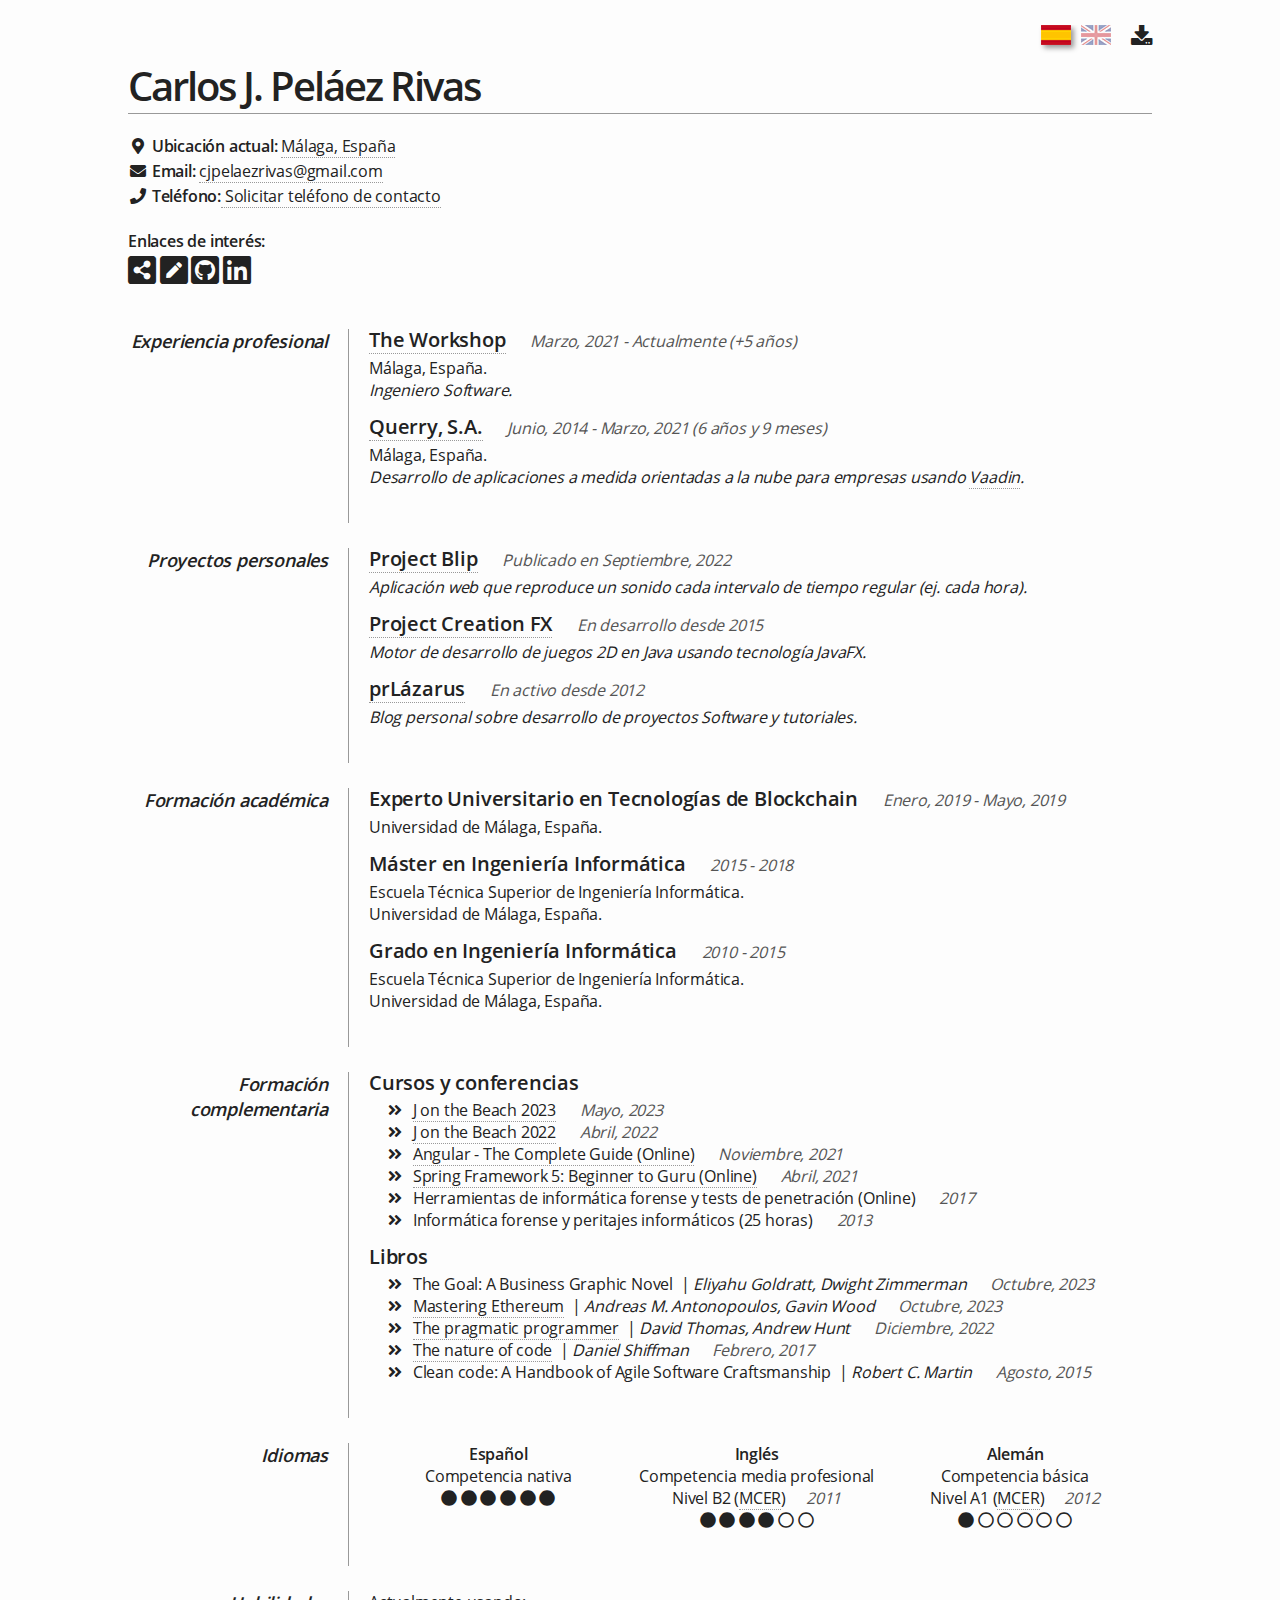
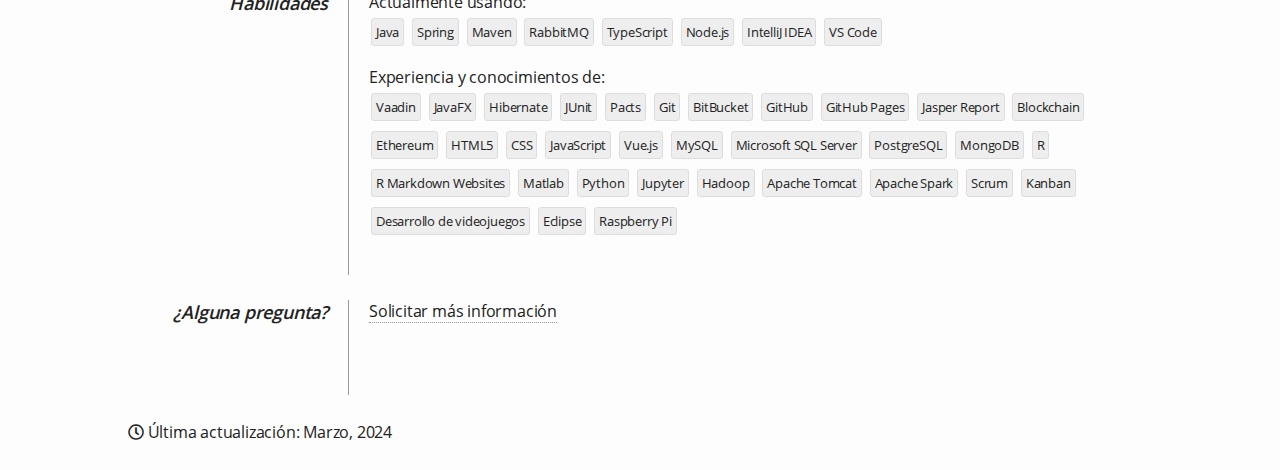
==== commit 12770e76: "Updates links, include new info and fix typos" ====
--- a/index.html
+++ b/index.html
@@ -53,24 +53,24 @@
         <b><i class="fa fa-envelope fa-fw"></i> Email:</b>
         <a href="mailto:cjpelaezrivas@gmail.com" target="_self"> cjpelaezrivas@gmail.com</a> <br />
         <span class="no_print">
-<b><i class="fa fa-phone fa-fw"></i> Teléfono:</b><a
+        <b><i class="fa fa-phone fa-fw"></i> Teléfono:</b><a
            href="mailto:cjpelaezrivas@gmail.com?subject=Solicitar más información" target="_self"> Solicitar teléfono de contacto</a>
-</span>
+      </span>
       </div>
       <div id="links" class="section no_print">
         <b>Enlaces de interés:</b> <br />
-        <span class="hint--bottom-right" data-hint="prLázarus - Blog personal">
-<a class="link" href="http://prlazarus.tk/" name="prLázarus - Blog personal"><i class="fa fa-pen-square fa-2x"></i></a>
-</span>
-        <span class="hint--bottom-right" data-hint="prLázarus - RSS">
-<a class="link" href="http://prlazarus.tk/feed.xml" name="prLázarus - RSS"><i class="fa fa-rss-square fa-2x"></i></a>
-</span>
+        <span class="hint--bottom-right" data-hint="prLázarus - Portfolio">
+          <a class="link" href="https://prlazarus.es" name="prLázarus - Portfolio"><i class="fa fa-share-alt-square fa-2x"></i></a>
+        </span>
+        <span class="hint--bottom-right" data-hint="prLázarus - Blog">
+          <a class="link" href="https://blog.prlazarus.es/" name="prLázarus - Blog"><i class="fa fa-pen-square fa-2x"></i></a>
+        </span>
         <span class="hint--bottom-right" data-hint="Perfil de GitHub">
-<a class="link" href="https://github.com/cjpelaezrivas" name="Perfil de GitHub"><i class="fab fa-github-square fa-2x"></i></a>
-</span>
+          <a class="link" href="https://github.com/cjpelaezrivas" name="Perfil de GitHub"><i class="fab fa-github-square fa-2x"></i></a>
+        </span>
         <span class="hint--bottom-right" data-hint="Perfil de LinkedIn">
-<a class="link" href="https://www.linkedin.com/in/cjpelaezrivas" name="Perfil de LinkedIn"><i class="fab fa-linkedin fa-2x"></i></a>
-</span>
+          <a class="link" href="https://www.linkedin.com/in/cjpelaezrivas" name="Perfil de LinkedIn"><i class="fab fa-linkedin fa-2x"></i></a>
+        </span>
       </div>
       <div id="details" class="section">
         <div class="item">
@@ -79,15 +79,15 @@
             <h3>
               <a href="https://theworkshop.com/es/">The Workshop</a> <span class="mobile_view"><br></span>
               <span class="note date_information">
-Marzo, 2021 -
-Actualmente
-<script>
-timeWorked = calculateTime('03/2021', '', 'es', 'y');
-if(timeWorked.length != 0) {
-document.write('(' + timeWorked + ')');
-}
-</script>
-</span>
+                Marzo, 2021 - 
+                  Actualmente
+                <script>
+                  timeWorked = calculateTime('03/2021', '', 'es', 'y');
+                  if(timeWorked.length != 0) {
+                    document.write('(' + timeWorked + ')');
+                  }
+                </script>
+              </span>
             </h3>
             Málaga, España. <br />
             <i>Ingeniero Software.</i>
@@ -95,15 +95,15 @@
             <h3>
               <a href="https://www.querry.com/">Querry, S.A.</a> <span class="mobile_view"><br></span>
               <span class="note date_information">
-Junio, 2014 -
-Marzo, 2021
-<script>
-timeWorked = calculateTime('06/2014', '03/2021', 'es', 'ym');
-if(timeWorked.length != 0) {
-document.write('(' + timeWorked + ')');
-}
-</script>
-</span>
+                Junio, 2014 - 
+                  Marzo, 2021
+                <script>
+                  timeWorked = calculateTime('06/2014', '03/2021', 'es', 'ym');
+                  if(timeWorked.length != 0) {
+                    document.write('(' + timeWorked + ')');
+                  }
+                </script>
+              </span>
             </h3>
             Málaga, España. <br />
             <i>Desarrollo de aplicaciones a medida orientadas a la nube para empresas usando <a href="https://vaadin.com/home">Vaadin</a>.</i>
@@ -113,13 +113,13 @@
         <div class="item">
           <h2>Proyectos personales</h2>
           <div class="detail">
-            <h3><a class="link_print" href="http://projectblip.tk/">Project Blip</a> <span class="mobile_view"><br></span> <span class="note date_information">Publicado en Septiembre, 2022</span></h3>
+            <h3><a class="link_print" href="https://cjpelaezrivas.dev/ProjectBlip/">Project Blip</a> <span class="mobile_view"><br></span> <span class="note date_information">Publicado en Septiembre, 2022</span></h3>
             <i>Aplicación web que reproduce un sonido cada intervalo de tiempo regular (ej. cada hora).</i>
             <div class="separator"></div>
-            <h3><a class="link_print" href="http://projectcreationfx.tk">Project Creation FX</a> <span class="mobile_view"><br></span> <span class="note date_information">En desarrollo desde 2015</span></h3>
+            <h3><a class="link_print" href="https://cjpelaezrivas.dev/ProjectCreationFX">Project Creation FX</a> <span class="mobile_view"><br></span> <span class="note date_information">En desarrollo desde 2015</span></h3>
             <i>Motor de desarrollo de juegos 2D en Java usando tecnología JavaFX.</i>
             <div class="separator"></div>
-            <h3><a class="link_print" href="http://prlazarus.tk/">prLázarus</a> <span class="mobile_view"><br></span> <span class="note date_information">En activo desde 2012</span></h3>
+            <h3><a class="link_print" href="https://blog.prlazarus.es/">prLázarus</a> <span class="mobile_view"><br></span> <span class="note date_information">En activo desde 2012</span></h3>
             <i>Blog personal sobre desarrollo de proyectos Software y tutoriales.</i>
             <div class="separator"></div>
           </div>
@@ -173,27 +173,27 @@
             <ul class="custom_list">
               <li>
                 The Goal: A Business Graphic Novel
-                 | <i>Eliyahu Goldratt, Dwight Zimmerman</i>
+                &nbsp;| <i>Eliyahu Goldratt, Dwight Zimmerman</i>
                 <span class="note date_information">Octubre, 2023</span>
               </li>
               <li>
                 <a href="https://github.com/ethereumbook/ethereumbook">Mastering Ethereum</a>
-                 | <i>Andreas M. Antonopoulos, Gavin Wood</i>
+                &nbsp;| <i>Andreas M. Antonopoulos, Gavin Wood</i>
                 <span class="note date_information">Octubre, 2023</span>
               </li>
               <li>
                 <a href="https://pragprog.com/titles/tpp20/the-pragmatic-programmer-20th-anniversary-edition/">The pragmatic programmer</a>
-                 | <i>David Thomas, Andrew Hunt</i>
+                &nbsp;| <i>David Thomas, Andrew Hunt</i>
                 <span class="note date_information">Diciembre, 2022</span>
               </li>
               <li>
                 <a href="https://natureofcode.com/">The nature of code</a>
-                 | <i>Daniel Shiffman</i>
+                &nbsp;| <i>Daniel Shiffman</i>
                 <span class="note date_information">Febrero, 2017</span>
               </li>
               <li>
                 Clean code: A Handbook of Agile Software Craftsmanship
-                 | <i>Robert C. Martin</i>
+                &nbsp;| <i>Robert C. Martin</i>
                 <span class="note date_information">Agosto, 2015</span>
               </li>
             </ul>
@@ -217,7 +217,7 @@
               <div class="part">
                 <b>Inglés</b><br />
                 Competencia media profesional<br />
-                Nivel B2 (<a href="https://es.wikipedia.org/wiki/Marco_Com%C3%BAn_Europeo_de_Referencia_para_las_lenguas">MCER</a>)<br />
+                Nivel B2 (<a href="https://es.wikipedia.org/wiki/Marco_Com%C3%BAn_Europeo_de_Referencia_para_las_lenguas">MCER</a>)<span class="note date_information">2011</span><br />
                 <i class="fa fa-circle"></i>
                 <i class="fa fa-circle"></i>
                 <i class="fa fa-circle"></i>
@@ -228,7 +228,7 @@
               <div class="part">
                 <b>Alemán</b><br />
                 Competencia básica<br />
-                Nivel A1 (<a href="https://es.wikipedia.org/wiki/Marco_Com%C3%BAn_Europeo_de_Referencia_para_las_lenguas">MCER</a>)<br />
+                Nivel A1 (<a href="https://es.wikipedia.org/wiki/Marco_Com%C3%BAn_Europeo_de_Referencia_para_las_lenguas">MCER</a>)<span class="note date_information">2012</span><br />
                 <i class="fa fa-circle"></i>
                 <i class="far fa-circle"></i>
                 <i class="far fa-circle"></i>
@@ -297,11 +297,11 @@
           </div>
         </div>
       </div>
-      <i class="far fa-clock"></i> Última actualización: Octubre, 2023
+      <i class="far fa-clock"></i> Última actualización: Marzo, 2024
       <span class="only_print">
-<br> <i class="fa fa-print"></i> Fecha de generación:
-<script>document.write(currentMonthYear('es'))</script>
-<span style="float:right;"><a href="https://cjpelaezrivas.tk">https://cjpelaezrivas.tk</a></span>
+        <br> <i class="fa fa-print"></i> Fecha de generación:
+        <script>document.write(currentMonthYear('es'))</script>
+        <span style="float:right;"><a href="https://cjpelaezrivas.dev">https://cjpelaezrivas.dev</a></span>
       </span>
     </div>
     </div>
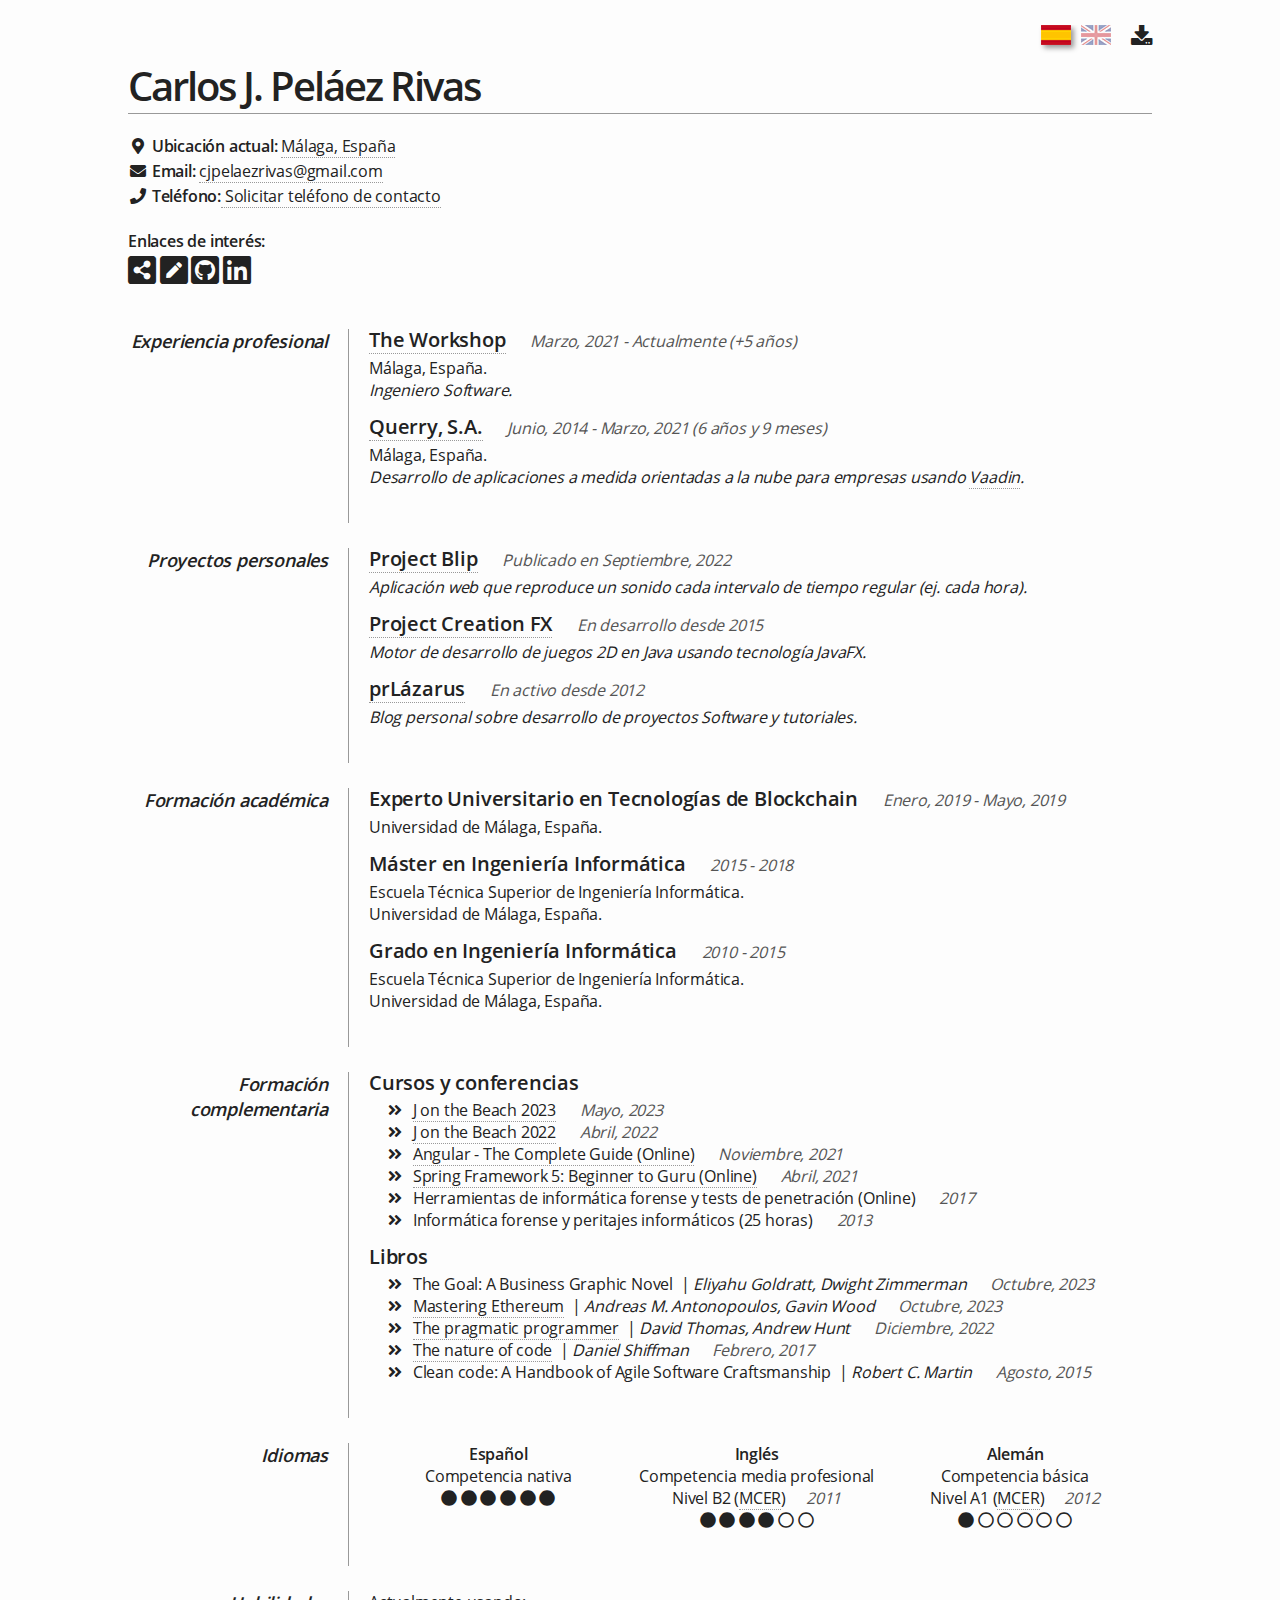
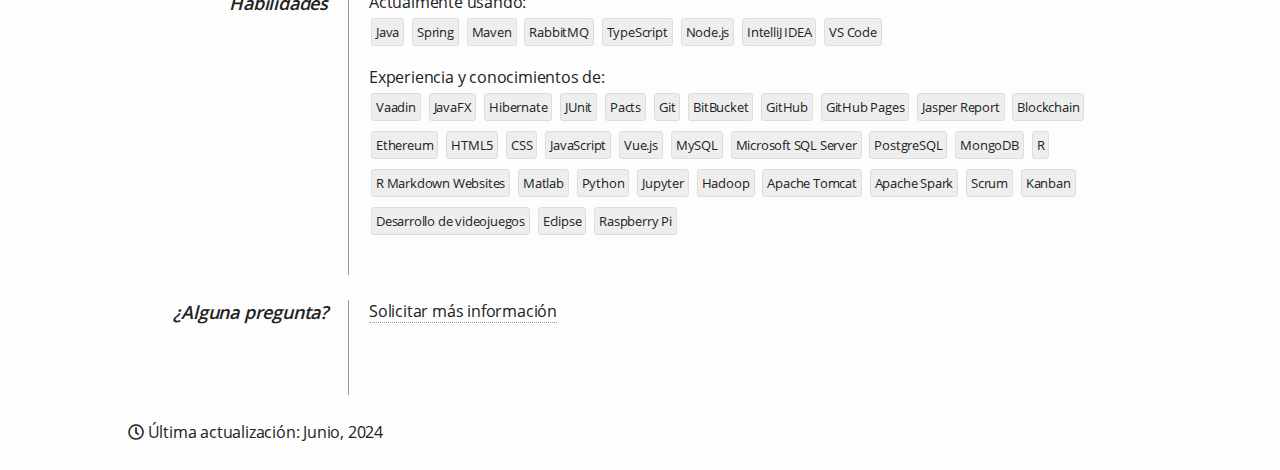
==== commit 1ebb4be1: "Update Google Analytics and include Statcounter scripts" ====
--- a/index.html
+++ b/index.html
@@ -16,15 +16,15 @@
     <link rel="stylesheet" type="text/css" href="./css/print.css" media="print" />
     <script type="text/javascript" src="./js/functions.js"></script>
 
-    <!-- Global site tag (gtag.js) - Google Analytics -->
-    <script async src="https://www.googletagmanager.com/gtag/js?id=UA-74491738-3"></script>
+    <!-- Google tag (gtag.js) -->
+    <script async src="https://www.googletagmanager.com/gtag/js?id=G-SC7H545X6D"></script>
     <script>
       window.dataLayer = window.dataLayer || [];
       function gtag() {
         dataLayer.push(arguments);
       }
       gtag('js', new Date());
-      gtag('config', 'UA-74491738-3');
+      gtag('config', 'G-SC7H545X6D');
     </script>
   </head>
   <body>
@@ -79,7 +79,7 @@
             <h3>
               <a href="https://theworkshop.com/es/">The Workshop</a> <span class="mobile_view"><br></span>
               <span class="note date_information">
-                Marzo, 2021 - 
+                Marzo, 2021 -
                   Actualmente
                 <script>
                   timeWorked = calculateTime('03/2021', '', 'es', 'y');
@@ -95,7 +95,7 @@
             <h3>
               <a href="https://www.querry.com/">Querry, S.A.</a> <span class="mobile_view"><br></span>
               <span class="note date_information">
-                Junio, 2014 - 
+                Junio, 2014 -
                   Marzo, 2021
                 <script>
                   timeWorked = calculateTime('06/2014', '03/2021', 'es', 'ym');
@@ -297,7 +297,7 @@
           </div>
         </div>
       </div>
-      <i class="far fa-clock"></i> Última actualización: Marzo, 2024
+      <i class="far fa-clock"></i> Última actualización: Junio, 2024
       <span class="only_print">
         <br> <i class="fa fa-print"></i> Fecha de generación:
         <script>document.write(currentMonthYear('es'))</script>
@@ -305,5 +305,20 @@
       </span>
     </div>
     </div>
+
+    <!-- Default Statcounter code for cjpelaezrivas.dev
+https://cjpelaezrivas.dev/ -->
+    <script type="text/javascript">
+      var sc_project = 13007641;
+      var sc_invisible = 1;
+      var sc_security = "3a52e4a5";
+    </script>
+    <script type="text/javascript" src="https://www.statcounter.com/counter/counter.js" async></script>
+    <noscript>
+      <div class="statcounter"><a title="Web Analytics
+  Made Easy - Statcounter" href="https://statcounter.com/" target="_blank"><img class="statcounter" src="https://c.statcounter.com/13007641/0/3a52e4a5/1/" alt="Web Analytics Made Easy - Statcounter" referrerPolicy="no-referrer-when-downgrade"></a></div>
+    </noscript>
+
+    <!-- End of Statcounter Code -->
   </body>
 </html>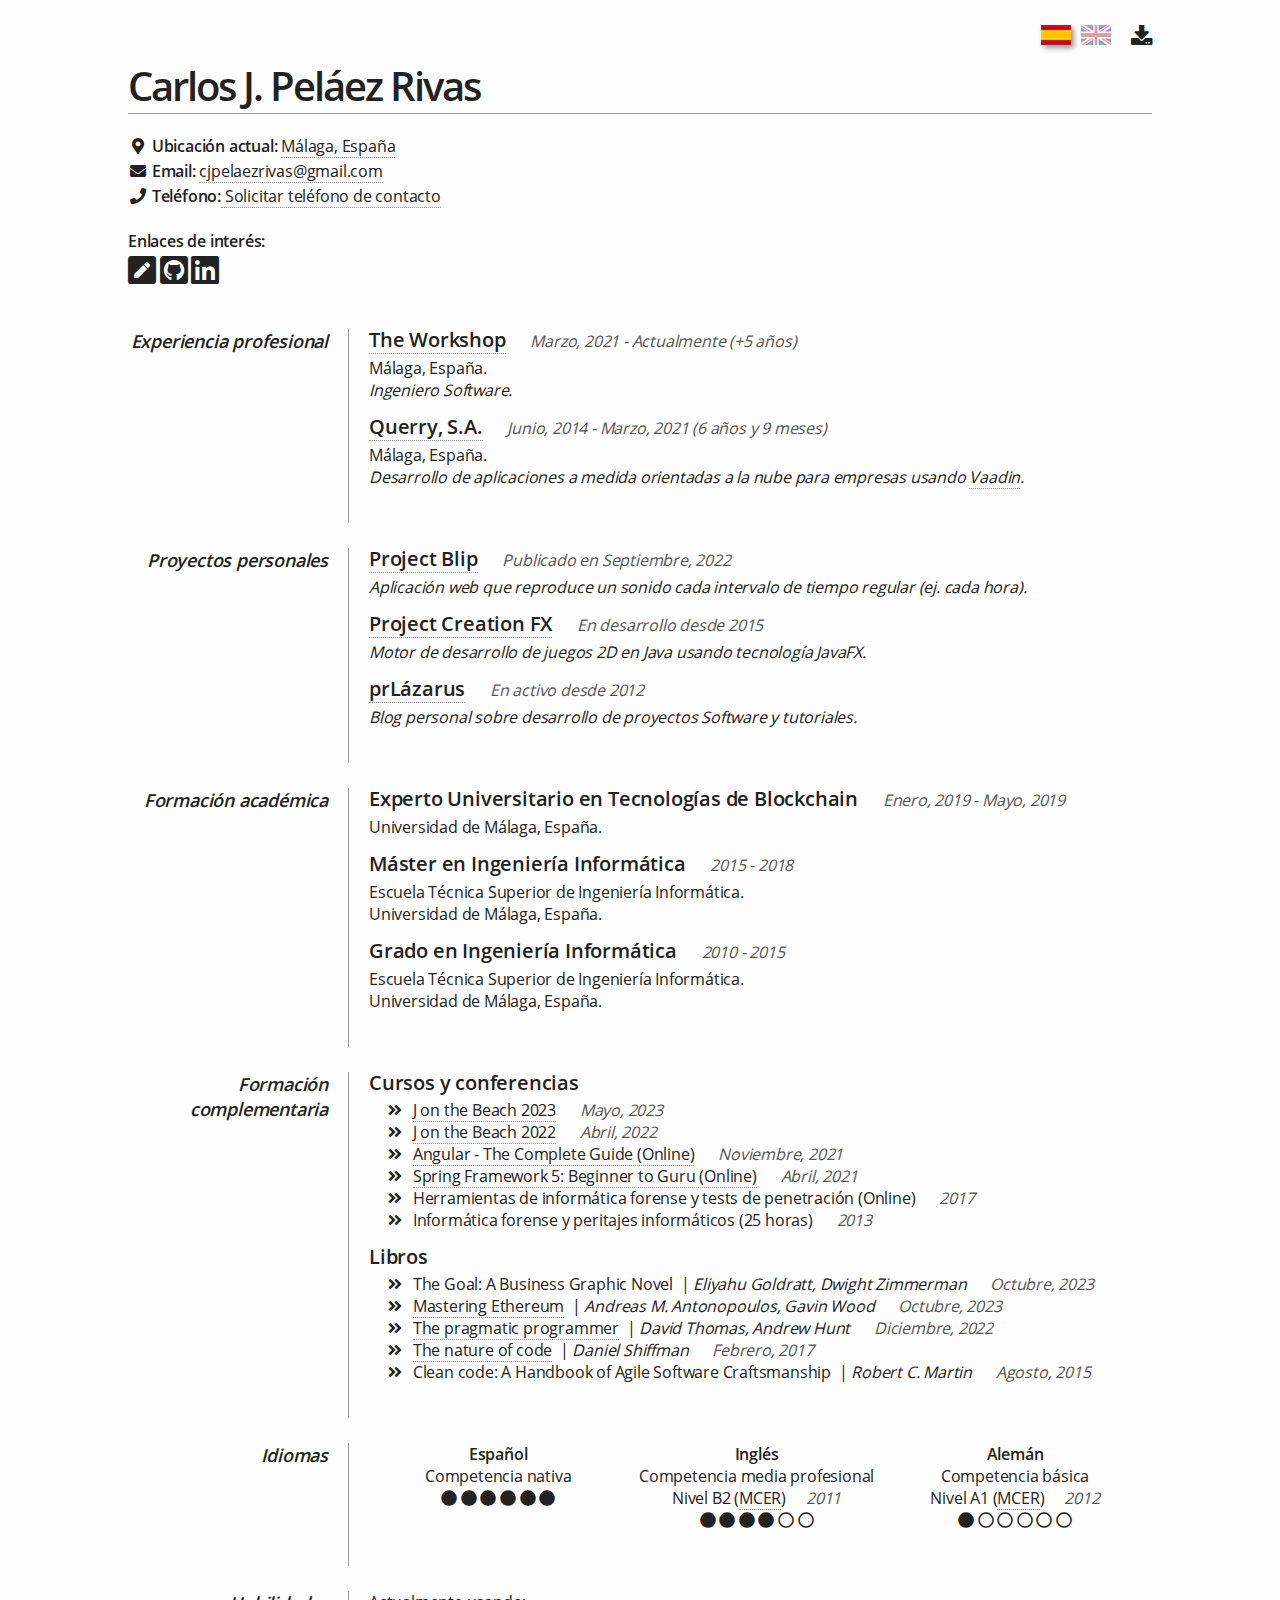
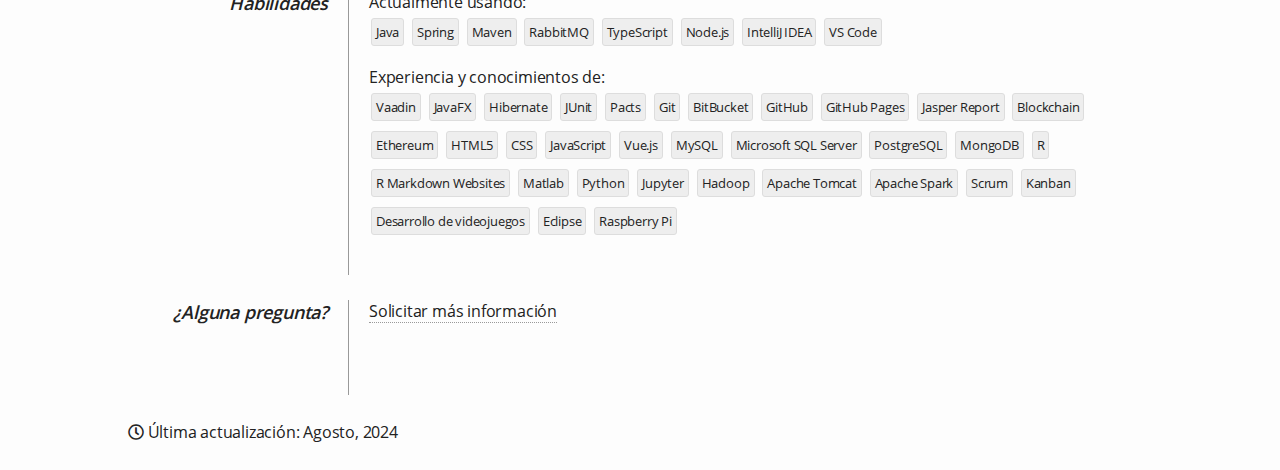
==== commit 6770c9dd: "Includes canonical link tag in header" ====
--- a/index.html
+++ b/index.html
@@ -10,6 +10,7 @@
     <meta name="keywords" content="CV,curriculum,vitae,carlos,jesus,pelaez,rivas,cjpelaez,cjpelaezrivas,programacion,coding,code,programming,java,vaadin,ingeniero,ingenieria,engineer,engineering,universidad,university,malaga,uma,españa,spain" />
     <link rel="icon" type="image/x-icon" href="./images/favicon.ico" />
     <link rel="shortcut icon" type="image/x-icon" href="./images/favicon.ico" />
+    <link rel="canonical" href="https://cjpelaezrivas.dev/">
     <link rel="stylesheet" type="text/css" href="./lib/fontawesome-5.8.1/css/all.min.css" />
     <link rel="stylesheet" type="text/css" href="./lib/hint-2.5.1/css/hint.base.min.css" />
     <link rel="stylesheet" type="text/css" href="./css/main.css" media="all" />
@@ -59,11 +60,8 @@
       </div>
       <div id="links" class="section no_print">
         <b>Enlaces de interés:</b> <br />
-        <span class="hint--bottom-right" data-hint="prLázarus - Portfolio">
-          <a class="link" href="https://prlazarus.es" name="prLázarus - Portfolio"><i class="fa fa-share-alt-square fa-2x"></i></a>
-        </span>
         <span class="hint--bottom-right" data-hint="prLázarus - Blog">
-          <a class="link" href="https://blog.prlazarus.es/" name="prLázarus - Blog"><i class="fa fa-pen-square fa-2x"></i></a>
+          <a class="link" href="https://prlazarus.es/" name="prLázarus - Blog"><i class="fa fa-pen-square fa-2x"></i></a>
         </span>
         <span class="hint--bottom-right" data-hint="Perfil de GitHub">
           <a class="link" href="https://github.com/cjpelaezrivas" name="Perfil de GitHub"><i class="fab fa-github-square fa-2x"></i></a>
@@ -119,7 +117,7 @@
             <h3><a class="link_print" href="https://cjpelaezrivas.dev/ProjectCreationFX">Project Creation FX</a> <span class="mobile_view"><br></span> <span class="note date_information">En desarrollo desde 2015</span></h3>
             <i>Motor de desarrollo de juegos 2D en Java usando tecnología JavaFX.</i>
             <div class="separator"></div>
-            <h3><a class="link_print" href="https://blog.prlazarus.es/">prLázarus</a> <span class="mobile_view"><br></span> <span class="note date_information">En activo desde 2012</span></h3>
+            <h3><a class="link_print" href="https://prlazarus.es/">prLázarus</a> <span class="mobile_view"><br></span> <span class="note date_information">En activo desde 2012</span></h3>
             <i>Blog personal sobre desarrollo de proyectos Software y tutoriales.</i>
             <div class="separator"></div>
           </div>
@@ -297,7 +295,7 @@
           </div>
         </div>
       </div>
-      <i class="far fa-clock"></i> Última actualización: Junio, 2024
+      <i class="far fa-clock"></i> Última actualización: Agosto, 2024
       <span class="only_print">
         <br> <i class="fa fa-print"></i> Fecha de generación:
         <script>document.write(currentMonthYear('es'))</script>
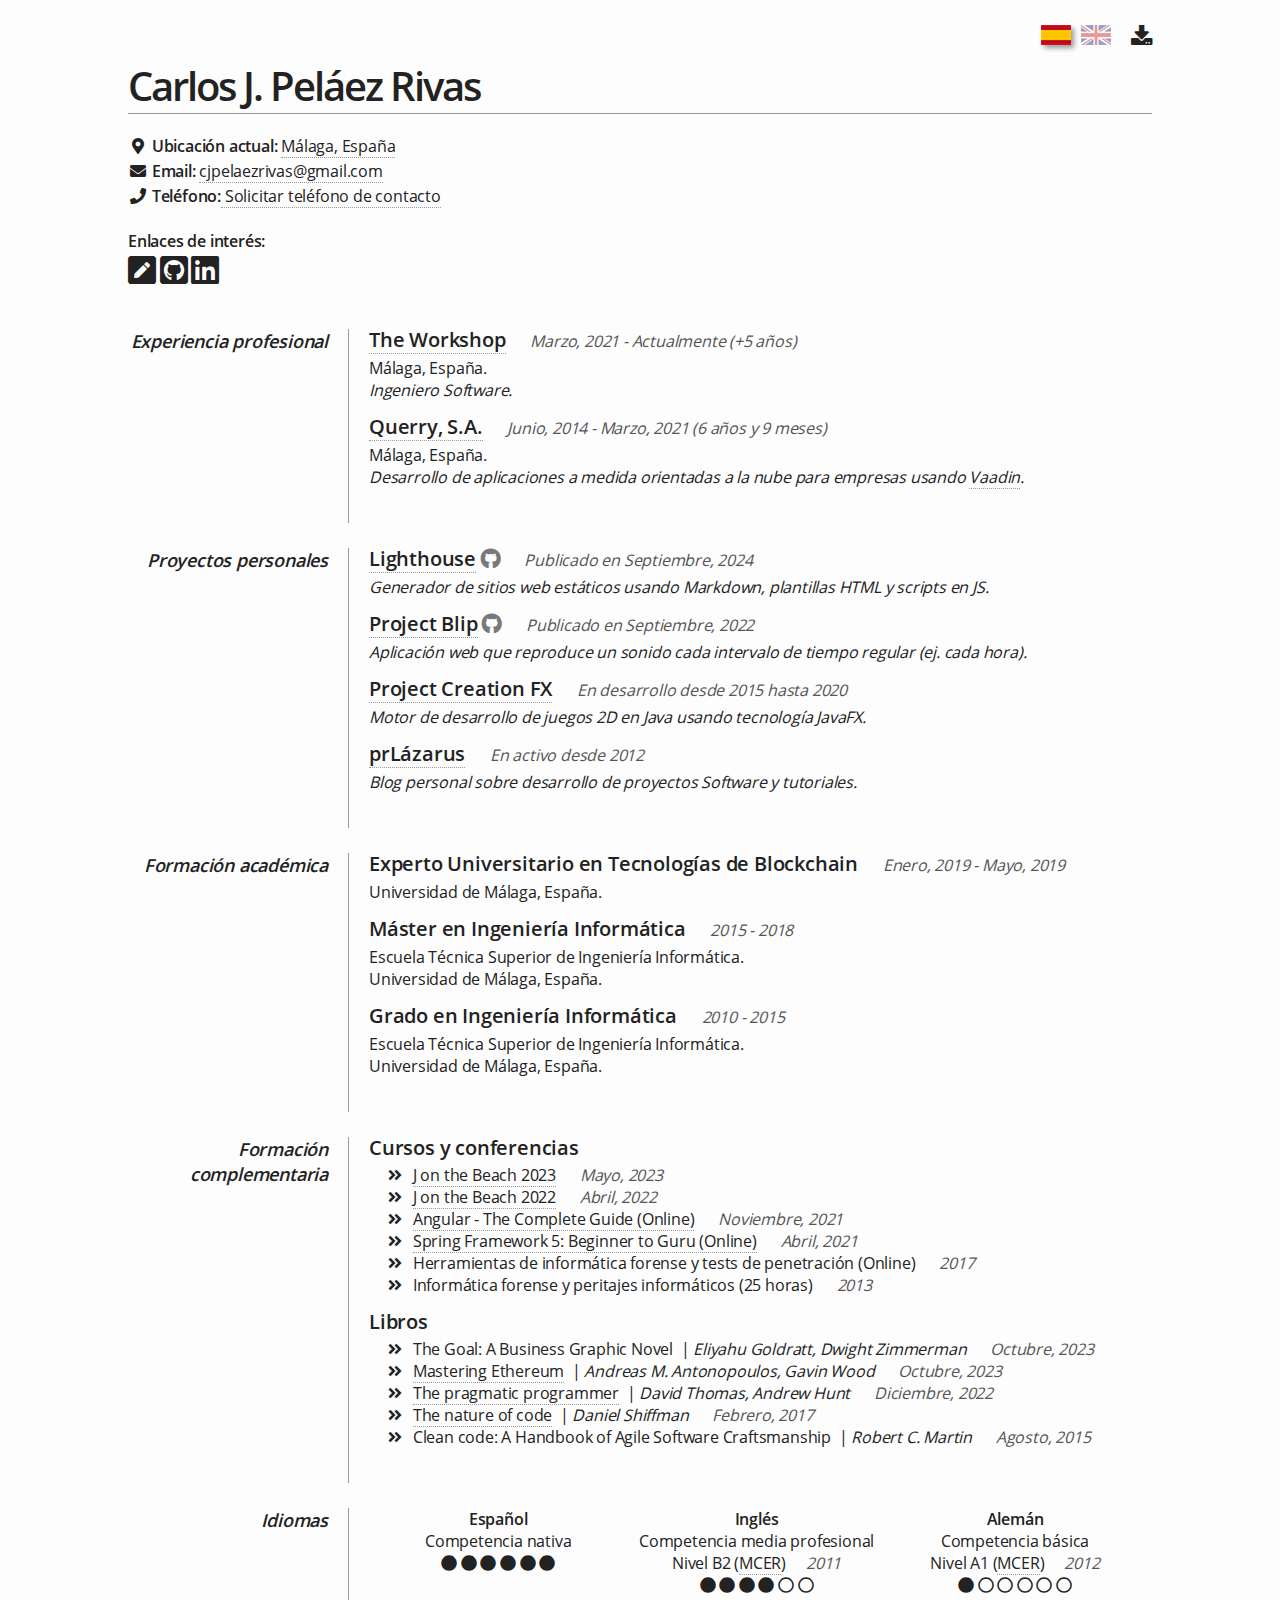
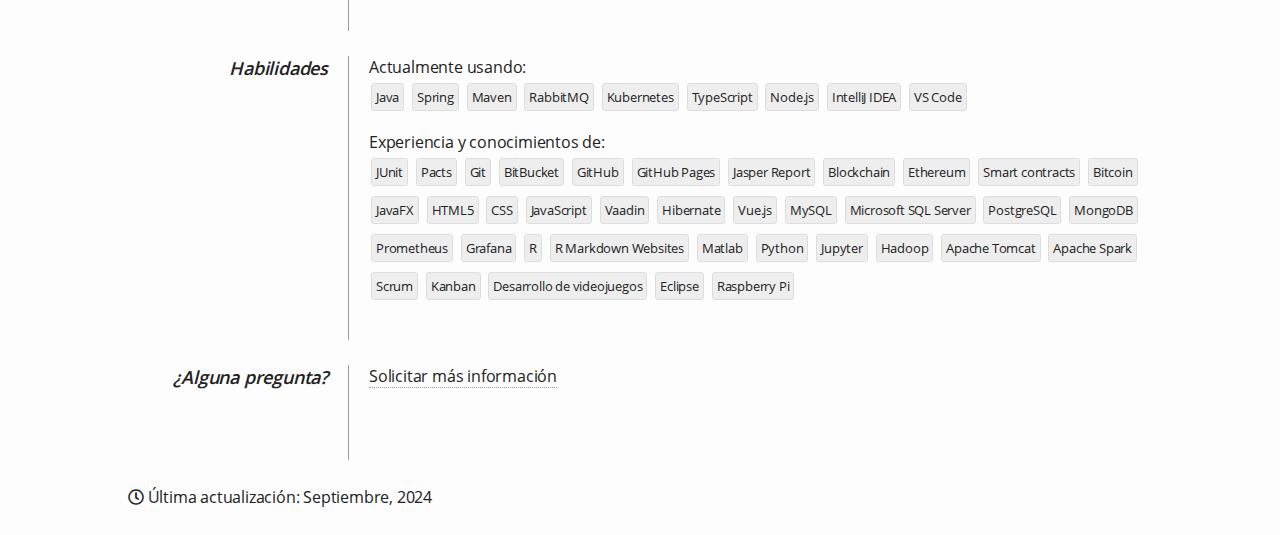
==== commit f1c00e3f: "Includes Lighthouse project reference" ====
--- a/index.html
+++ b/index.html
@@ -111,13 +111,34 @@
         <div class="item">
           <h2>Proyectos personales</h2>
           <div class="detail">
-            <h3><a class="link_print" href="https://cjpelaezrivas.dev/ProjectBlip/">Project Blip</a> <span class="mobile_view"><br></span> <span class="note date_information">Publicado en Septiembre, 2022</span></h3>
+            <h3>
+              <a class="link_print" href="https://cjpelaezrivas.dev/Lighthouse">Lighthouse</a>
+              <a class="project_information no_print" href="https://github.com/cjpelaezrivas/Lighthouse"><i class="fab fa-github"></i></a>
+              <span class="mobile_view"><br>
+              </span> <span class="note date_information">Publicado en Septiembre, 2024</span>
+            </h3>
+            <i>Generador de sitios web estáticos usando Markdown, plantillas HTML y scripts en JS.</i>
+            <div class="separator"></div>
+            <h3>
+              <a class="link_print" href="https://cjpelaezrivas.dev/ProjectBlip/">Project Blip</a>
+              <a class="project_information no_print" href="https://github.com/cjpelaezrivas/ProjectBlip"><i class="fab fa-github"></i></a>
+              <span class="mobile_view"><br>
+              </span> <span class="note date_information">Publicado en Septiembre, 2022</span>
+            </h3>
             <i>Aplicación web que reproduce un sonido cada intervalo de tiempo regular (ej. cada hora).</i>
             <div class="separator"></div>
-            <h3><a class="link_print" href="https://cjpelaezrivas.dev/ProjectCreationFX">Project Creation FX</a> <span class="mobile_view"><br></span> <span class="note date_information">En desarrollo desde 2015</span></h3>
+            <h3>
+              <a class="link_print" href="https://cjpelaezrivas.dev/ProjectCreationFX">Project Creation FX</a>
+              <span class="mobile_view"><br>
+              </span> <span class="note date_information">En desarrollo desde 2015 hasta 2020</span>
+            </h3>
             <i>Motor de desarrollo de juegos 2D en Java usando tecnología JavaFX.</i>
             <div class="separator"></div>
-            <h3><a class="link_print" href="https://prlazarus.es/">prLázarus</a> <span class="mobile_view"><br></span> <span class="note date_information">En activo desde 2012</span></h3>
+            <h3>
+              <a class="link_print" href="https://prlazarus.es/">prLázarus</a>
+              <span class="mobile_view"><br>
+              </span> <span class="note date_information">En activo desde 2012</span>
+            </h3>
             <i>Blog personal sobre desarrollo de proyectos Software y tutoriales.</i>
             <div class="separator"></div>
           </div>
@@ -246,15 +267,13 @@
             <a class="tag" href="https://es.wikipedia.org/wiki/Spring_Framework">Spring</a>
             <a class="tag" href="https://es.wikipedia.org/wiki/Maven">Maven</a>
             <a class="tag" href="https://es.wikipedia.org/wiki/RabbitMQ">RabbitMQ</a>
+            <a class="tag" href="https://es.wikipedia.org/wiki/Kubernetes">Kubernetes</a>
             <a class="tag" href="https://es.wikipedia.org/wiki/TypeScript">TypeScript</a>
             <a class="tag" href="https://es.wikipedia.org/wiki/Node.js">Node.js</a>
             <a class="tag" href="https://es.wikipedia.org/wiki/IntelliJ_IDEA">IntelliJ IDEA</a>
             <a class="tag" href="https://code.visualstudio.com/">VS Code</a>
             <div class="separator"></div>
             Experiencia y conocimientos de:<br />
-            <a class="tag" href="https://en.wikipedia.org/wiki/Vaadin">Vaadin</a>
-            <a class="tag" href="https://es.wikipedia.org/wiki/JavaFX">JavaFX</a>
-            <a class="tag" href="https://es.wikipedia.org/wiki/Hibernate">Hibernate</a>
             <a class="tag" href="https://es.wikipedia.org/wiki/JUnit">JUnit</a>
             <a class="tag" href="https://docs.pact.io/">Pacts</a>
             <a class="tag" href="https://es.wikipedia.org/wiki/Git">Git</a>
@@ -264,14 +283,21 @@
             <a class="tag" href="https://es.wikipedia.org/wiki/JasperReports">Jasper Report</a>
             <a class="tag" href="https://es.wikipedia.org/wiki/Cadena_de_bloques">Blockchain</a>
             <a class="tag" href="https://es.wikipedia.org/wiki/Ethereum">Ethereum</a>
+            <a class="tag" href="https://es.wikipedia.org/wiki/Contrato_inteligente">Smart contracts</a>
+            <a class="tag" href="https://es.wikipedia.org/wiki/Bitcoin">Bitcoin</a>
+            <a class="tag" href="https://es.wikipedia.org/wiki/JavaFX">JavaFX</a>
             <a class="tag" href="https://es.wikipedia.org/wiki/HTML5">HTML5</a>
             <a class="tag" href="https://es.wikipedia.org/wiki/Hoja_de_estilos_en_cascada">CSS</a>
             <a class="tag" href="https://es.wikipedia.org/wiki/JavaScript">JavaScript</a>
+            <a class="tag" href="https://en.wikipedia.org/wiki/Vaadin">Vaadin</a>
+            <a class="tag" href="https://es.wikipedia.org/wiki/Hibernate">Hibernate</a>
             <a class="tag" href="https://en.wikipedia.org/wiki/Vue.js">Vue.js</a>
             <a class="tag" href="https://es.wikipedia.org/wiki/MySQL">MySQL</a>
             <a class="tag" href="https://es.wikipedia.org/wiki/Microsoft_SQL_Server">Microsoft SQL Server</a>
             <a class="tag" href="https://es.wikipedia.org/wiki/PostgreSQL">PostgreSQL</a>
             <a class="tag" href="https://es.wikipedia.org/wiki/MongoDB">MongoDB</a>
+            <a class="tag" href="https://en.wikipedia.org/wiki/Prometheus_(software)">Prometheus</a>
+            <a class="tag" href="https://es.wikipedia.org/wiki/Grafana">Grafana</a>
             <a class="tag" href="https://es.wikipedia.org/wiki/R_(lenguaje_de_programaci%C3%B3n)">R</a>
             <a class="tag" href="https://rmarkdown.rstudio.com/rmarkdown_websites.html">R Markdown Websites</a>
             <a class="tag" href="https://es.wikipedia.org/wiki/MATLAB">Matlab</a>
@@ -295,7 +321,7 @@
           </div>
         </div>
       </div>
-      <i class="far fa-clock"></i> Última actualización: Agosto, 2024
+      <i class="far fa-clock"></i> Última actualización: Septiembre, 2024
       <span class="only_print">
         <br> <i class="fa fa-print"></i> Fecha de generación:
         <script>document.write(currentMonthYear('es'))</script>
--- a/css/main.css
+++ b/css/main.css
@@ -103,6 +103,11 @@
 	margin-left: 20px;
 }
 
+.project_information {
+	border: none !important;
+	opacity: 60%;
+}
+
 .separator {
 	width: 100%;
 	height: 15px;
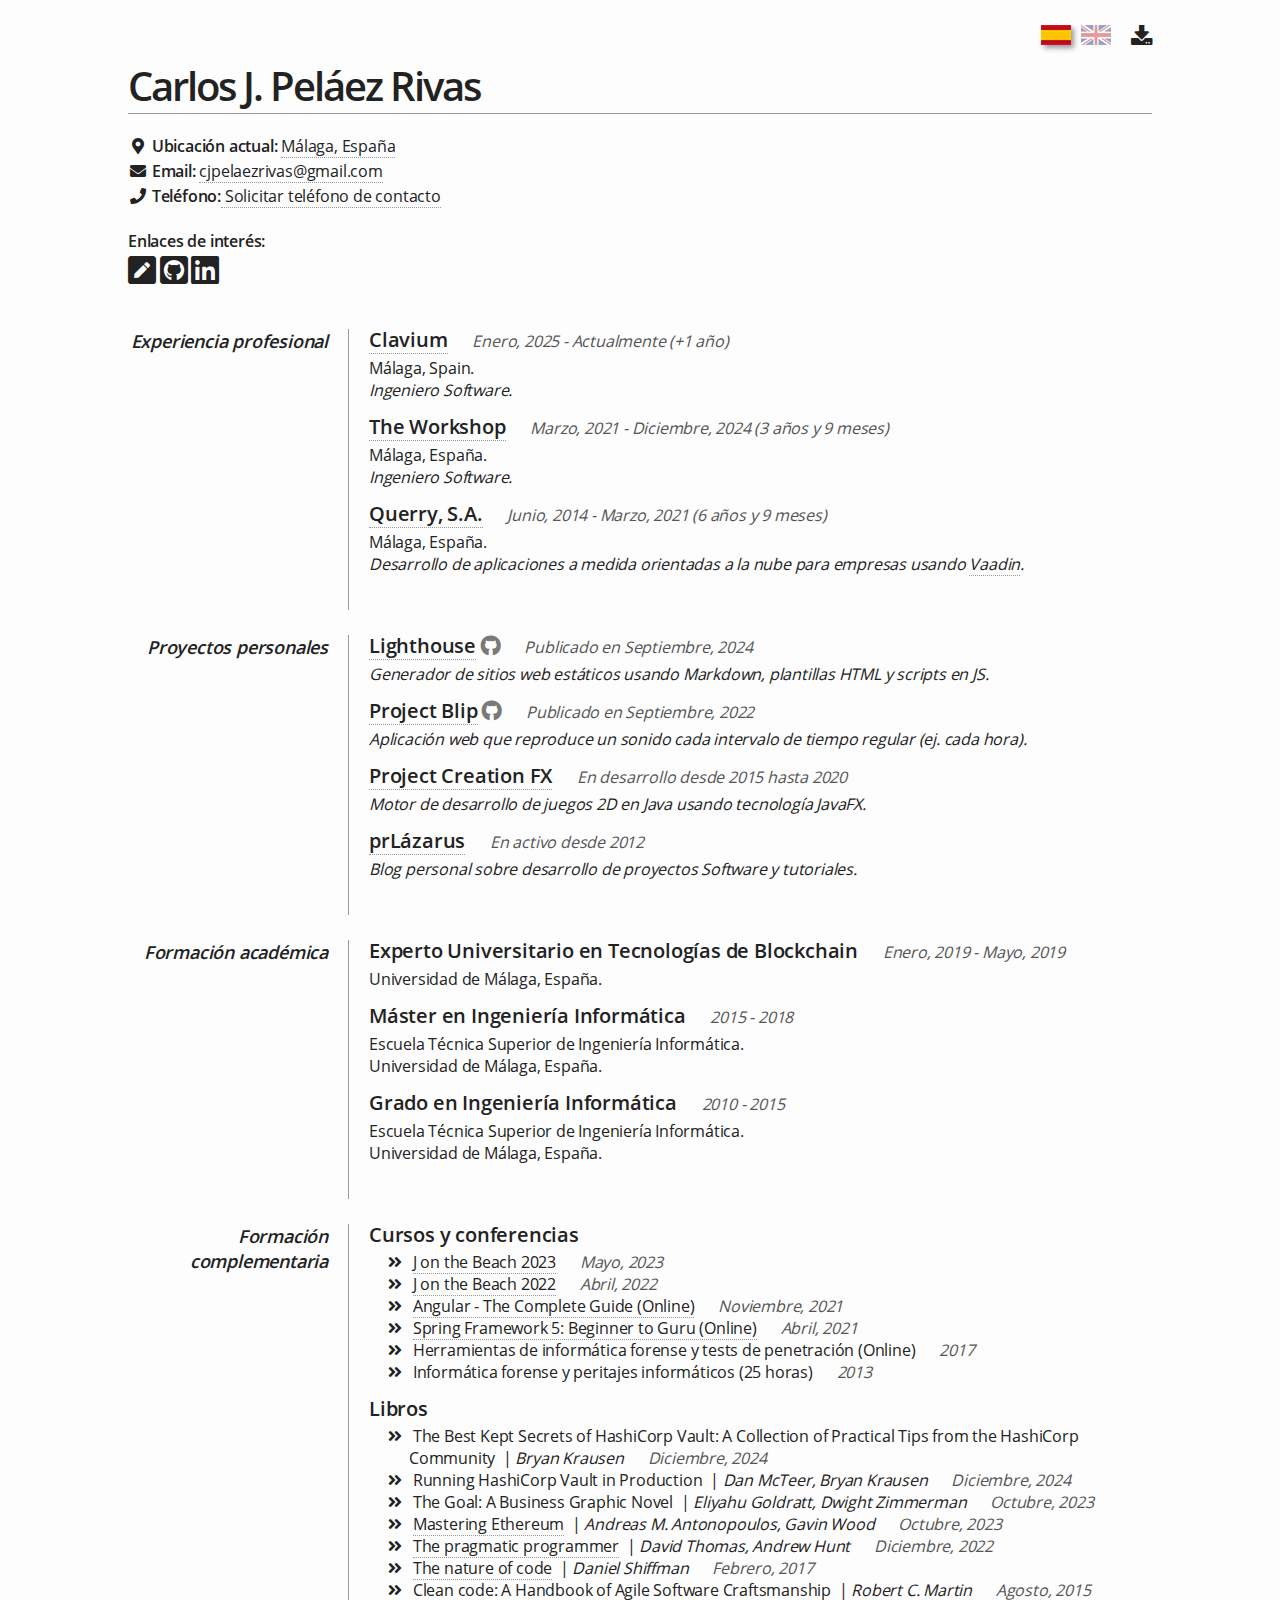
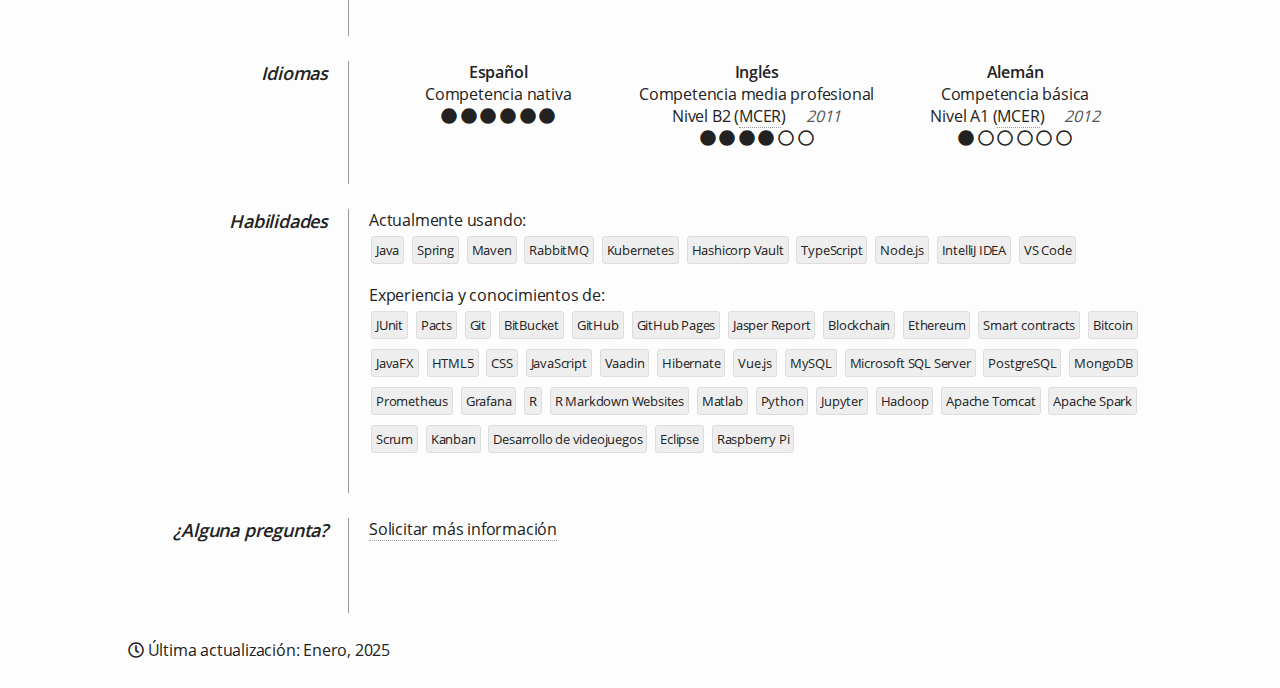
==== commit 82d7f30e: "Update with new professional experience" ====
--- a/index.html
+++ b/index.html
@@ -7,7 +7,7 @@
     <meta name="viewport" content="width=device-width, initial-scale=1.0" />
     <meta name="author" content="Carlos J. Peláez Rivas" />
     <meta name="description" content="Curriculum vitae de Carlos J. Peláez Rivas" />
-    <meta name="keywords" content="CV,curriculum,vitae,carlos,jesus,pelaez,rivas,cjpelaez,cjpelaezrivas,programacion,coding,code,programming,java,vaadin,ingeniero,ingenieria,engineer,engineering,universidad,university,malaga,uma,españa,spain" />
+    <meta name="keywords" content="CV,curriculum,vitae,carlos,pelaez,rivas,cjpelaez,cjpelaezrivas,programacion,coding,code,programming,java,vaadin,ingeniero,ingenieria,engineer,engineering,universidad,university,malaga,uma,españa,spain" />
     <link rel="icon" type="image/x-icon" href="./images/favicon.ico" />
     <link rel="shortcut icon" type="image/x-icon" href="./images/favicon.ico" />
     <link rel="canonical" href="https://cjpelaezrivas.dev/">
@@ -75,12 +75,28 @@
           <h2>Experiencia profesional</h2>
           <div class="detail">
             <h3>
+              <a href="https://clavium.io/">Clavium</a> <span class="mobile_view"><br></span>
+              <span class="note date_information">
+                Enero, 2025 -
+                  Actualmente
+                <script>
+                  timeWorked = calculateTime('01/2025', '', 'es', 'y');
+                  if(timeWorked.length != 0) {
+                    document.write('(' + timeWorked + ')');
+                  }
+                </script>
+              </span>
+            </h3>
+            Málaga, Spain. <br />
+            <i>Ingeniero Software.</i>
+            <div class="separator"></div>
+            <h3>
               <a href="https://theworkshop.com/es/">The Workshop</a> <span class="mobile_view"><br></span>
               <span class="note date_information">
                 Marzo, 2021 -
-                  Actualmente
+                  Diciembre, 2024
                 <script>
-                  timeWorked = calculateTime('03/2021', '', 'es', 'y');
+                  timeWorked = calculateTime('03/2021', '12/2024', 'es', 'ym');
                   if(timeWorked.length != 0) {
                     document.write('(' + timeWorked + ')');
                   }
@@ -191,6 +207,16 @@
             <h3>Libros</h3>
             <ul class="custom_list">
               <li>
+                The Best Kept Secrets of HashiCorp Vault: A Collection of Practical Tips from the HashiCorp Community
+                &nbsp;| <i>Bryan Krausen</i>
+                <span class="note date_information">Diciembre, 2024</span>
+              </li>
+              <li>
+                Running HashiCorp Vault in Production
+                &nbsp;| <i>Dan McTeer, Bryan Krausen</i>
+                <span class="note date_information">Diciembre, 2024</span>
+              </li>
+              <li>
                 The Goal: A Business Graphic Novel
                 &nbsp;| <i>Eliyahu Goldratt, Dwight Zimmerman</i>
                 <span class="note date_information">Octubre, 2023</span>
@@ -268,6 +294,7 @@
             <a class="tag" href="https://es.wikipedia.org/wiki/Maven">Maven</a>
             <a class="tag" href="https://es.wikipedia.org/wiki/RabbitMQ">RabbitMQ</a>
             <a class="tag" href="https://es.wikipedia.org/wiki/Kubernetes">Kubernetes</a>
+            <a class="tag" href="https://www.vaultproject.io/">Hashicorp Vault</a>
             <a class="tag" href="https://es.wikipedia.org/wiki/TypeScript">TypeScript</a>
             <a class="tag" href="https://es.wikipedia.org/wiki/Node.js">Node.js</a>
             <a class="tag" href="https://es.wikipedia.org/wiki/IntelliJ_IDEA">IntelliJ IDEA</a>
@@ -321,7 +348,7 @@
           </div>
         </div>
       </div>
-      <i class="far fa-clock"></i> Última actualización: Septiembre, 2024
+      <i class="far fa-clock"></i> Última actualización: Enero, 2025
       <span class="only_print">
         <br> <i class="fa fa-print"></i> Fecha de generación:
         <script>document.write(currentMonthYear('es'))</script>
